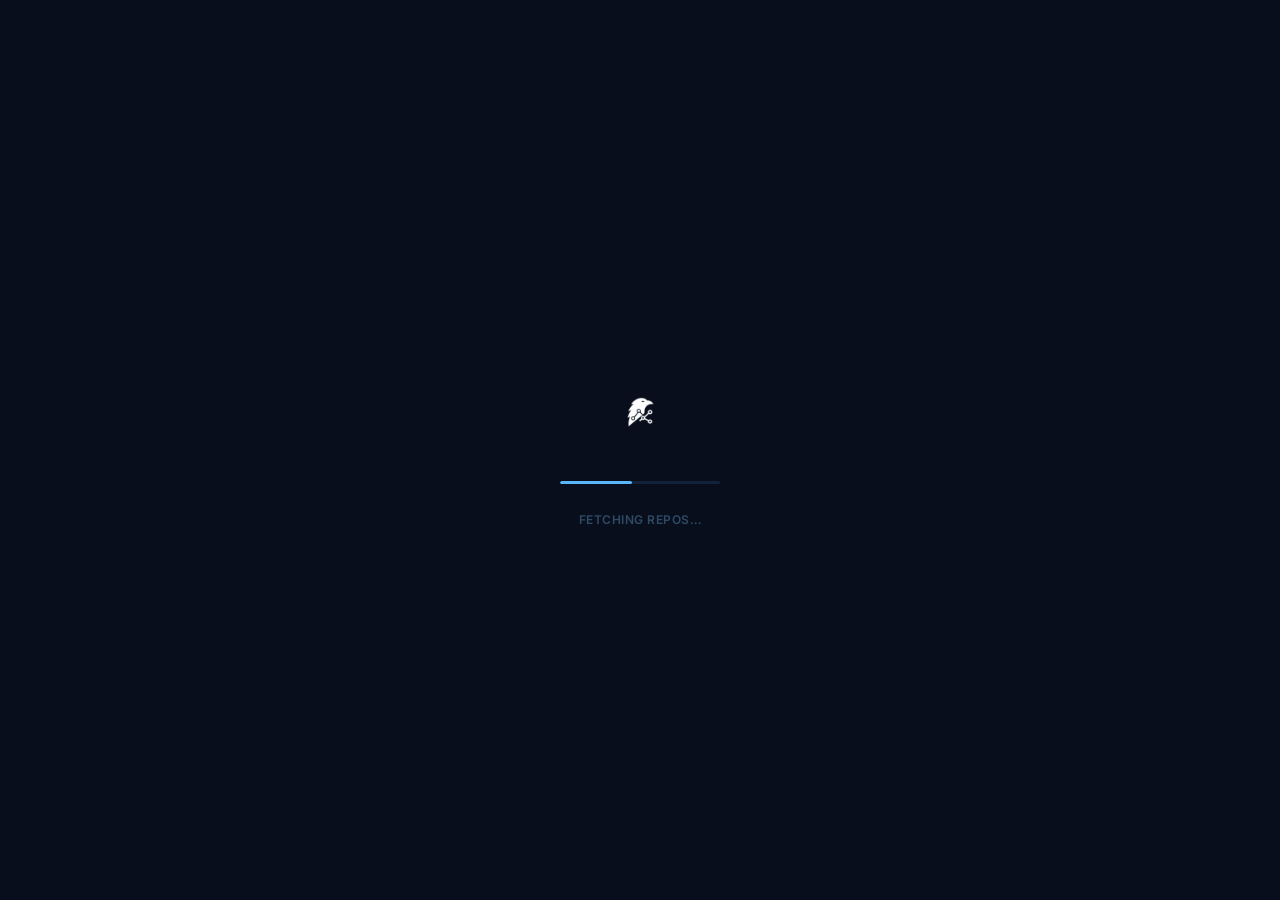
==== index.html @ 077da8c0 "Initial commit — Kafka GitOps admin dashboard Login page with animated transition, dark/light mode t" ====
<!doctype html>
<html lang="en">
  <head>
    <meta charset="UTF-8" />
    <meta name="viewport" content="width=device-width, initial-scale=1.0" />
    <title>GitOps Admin Panel</title>
    <link rel="preconnect" href="https://fonts.googleapis.com" />
    <link rel="preconnect" href="https://fonts.gstatic.com" crossorigin />
    <link href="https://fonts.googleapis.com/css2?family=Inter:wght@400;500;600;700;800&display=swap" rel="stylesheet" />
    <link rel="stylesheet" href="styles.css" />
  </head>
  <style>
    .page-loader {
      position: fixed;
      inset: 0;
      background: #080e1c;
      z-index: 999;
      display: flex;
      flex-direction: column;
      align-items: center;
      justify-content: center;
      gap: 28px;
      transition: opacity .45s ease;
    }
    .page-loader.hide {
      opacity: 0;
      pointer-events: none;
    }
    .loader-logo {
      width: 80px;
      height: 80px;
      object-fit: contain;
      filter: brightness(0) invert(1);
      animation: loaderPulse 1.6s ease-in-out infinite;
    }
    @keyframes loaderPulse {
      0%, 100% { opacity: .35; transform: scale(.92); filter: brightness(0) invert(1) drop-shadow(0 0 0px #5ab4f8); }
      50%       { opacity: 1;   transform: scale(1);    filter: brightness(0) invert(1) drop-shadow(0 0 18px #5ab4f8); }
    }
    .loader-bar-wrap {
      width: 160px;
      height: 3px;
      border-radius: 99px;
      background: rgba(90,180,248,.12);
      overflow: hidden;
    }
    .loader-bar {
      height: 100%;
      border-radius: 99px;
      background: #5ab4f8;
      width: 0%;
      transition: width .1s linear;
    }
    .loader-label {
      font-family: Inter, system-ui, sans-serif;
      font-size: 12px;
      font-weight: 600;
      letter-spacing: .5px;
      color: #2e4a65;
      text-transform: uppercase;
    }
  </style>
  <body>
    <div class="page-loader" id="pageLoader">
      <img src="pictures/icon.png" alt="" class="loader-logo" />
      <div class="loader-bar-wrap">
        <div class="loader-bar" id="loaderBar"></div>
      </div>
      <span class="loader-label" id="loaderLabel">Connecting…</span>
    </div>
    <a class="skip-link" href="#mainContent">Skip to content</a>
    <div class="shell" id="appShell">
      <aside class="sidebar" id="sidebar" aria-label="Main navigation">
        <div class="brand">
          <div class="brand-mark">
            <img src="pictures/icon.png" alt="Kafka GitOps" class="brand-logo" />
          </div>
          <div>
            <strong>Kafka GitOps</strong>
          </div>
        </div>

        <nav class="nav-list" aria-label="Panel sections">
          <button class="nav-item active" type="button" data-view="overview" aria-current="page"><span data-icon="home"></span>Overview</button>
          <button class="nav-item" type="button" data-view="repos"><span data-icon="repo"></span>Repositories</button>
          <button class="nav-item" type="button" data-view="workflow"><span data-icon="gitpull"></span>PR Workflow</button>
          <button class="nav-item" type="button" data-view="kafka"><span data-icon="stream"></span>Kafka</button>
          <button class="nav-item" type="button" data-view="prometheus"><span data-icon="pulse"></span>Prometheus</button>
          <button class="nav-item" type="button" data-view="tdd"><span data-icon="test"></span>TDD</button>
          <button class="nav-item" type="button" data-view="deployments"><span data-icon="layers"></span>Deployments</button>
        </nav>

        <div class="side-card">
          <span class="state-dot"></span>
          <strong>System nominal</strong>
          <p>4 repos in sync, one PR gate pending review.</p>
        </div>

        <div class="sidebar-user">
          <div class="sidebar-avatar">
            <svg viewBox="0 0 24 24" fill="none" stroke="currentColor" stroke-width="1.8" stroke-linecap="round" stroke-linejoin="round">
              <circle cx="12" cy="8" r="4"/>
              <path d="M4 20c0-4 3.6-7 8-7s8 3 8 7"/>
            </svg>
          </div>
          <div class="sidebar-user-info">
            <span class="sidebar-user-name">Admin</span>
            <span class="sidebar-user-role">Platform owner</span>
          </div>
        </div>
      </aside>

      <main class="workspace" id="mainContent">
        <button class="sidebar-edge-toggle" id="sidebarEdgeToggle" type="button" aria-label="Show sidebar" aria-controls="sidebar" aria-expanded="false">
          <span data-icon="chevron"></span>
        </button>
        <div class="workspace-inner">
        <header class="topbar">
          <div>
            <h1 id="pageTitle">Overview</h1>
          </div>
          <div class="topbar-actions">
            <label class="search">
              <span data-icon="search"></span>
              <input type="search" placeholder="Search repo, PR, service, metric" aria-label="Search repo, PR, service or metric" />
            </label>
            <button class="soft-button" type="button" aria-label="Show notifications"><span data-icon="bell"></span></button>
            <button class="soft-button" id="themeToggle" type="button" aria-label="Toggle dark mode"></button>
            <button class="primary-button" type="button"><span data-icon="deploy"></span>Promote</button>
          </div>
        </header>

        <section class="view active" data-view-panel="overview" aria-labelledby="pageTitle">
          <div id="overviewHero"></div>
          <div class="metric-grid" id="overviewMetrics"></div>
          <div id="needsAttention"></div>
          <div class="overview-grid">
            <section class="panel">
              <div class="panel-head">
                <div>
                  <h2>Release Flow</h2>
                  <p>What needs to happen before deploy</p>
                </div>
              </div>
              <div class="timeline">
                <article class="done"><span></span><div><strong>GitHub Actions</strong><p>31/31 checks passed</p></div></article>
                <article class="done"><span></span><div><strong>TDD Gate</strong><p>Unit, integration, contract tests green</p></div></article>
                <article class="watch"><span></span><div><strong>Kafka Lag</strong><p>Watch orders.events before promote</p></div></article>
                <article><span></span><div><strong>Manual Approval</strong><p>Platform owner review</p></div></article>
              </div>
            </section>
            <section class="panel">
              <div class="panel-head">
                <div><h2>Live Feed</h2><p>GitHub, Kafka, Prometheus</p></div>
              </div>
              <div class="feed-list" id="liveFeed"></div>
            </section>
          </div>
        </section>

        <section class="view" data-view-panel="repos">
          <div class="page-intro">
            <h2>4 connected GitHub repos</h2>
            <p>Overview of repositories, their role in the release flow and latest GitOps state. Click a repo for details.</p>
          </div>
          <div id="repoSummary"></div>
          <div class="repo-grid" id="repoGrid"></div>
          <div id="repoDetail" hidden></div>
        </section>

        <section class="view" data-view-panel="workflow">
          <div class="page-intro">
            <h2>PR Workflow</h2>
            <p>Filter by repository — show panels for one or more repos at a time.</p>
          </div>
          <div id="workflowFilters"></div>
          <div class="workflow-panels" id="workflowPanels"></div>
        </section>

        <section class="view" data-view-panel="kafka">
          <div class="page-intro">
            <h2>Kafka Monitoring</h2>
            <p>Topics, consumer groups, lag and a quick look at streams that may block a release.</p>
          </div>
          <div class="split-grid">
            <section class="panel">
              <div class="panel-head"><div><h2>Consumer Lag</h2><p>Top groups by delay</p></div></div>
              <div class="bar-list" id="kafkaBars"></div>
            </section>
            <section class="panel">
              <div class="panel-head"><div><h2>Topic Health</h2><p>Partition balance and throughput</p></div></div>
              <div class="health-list">
                <article><span class="ok"></span><strong>payments.events</strong><small>balanced, 1.2k msg/s</small></article>
                <article><span class="warn"></span><strong>orders.events</strong><small>hot partition p8</small></article>
                <article><span class="ok"></span><strong>inventory.sync</strong><small>healthy, 340 msg/s</small></article>
              </div>
            </section>
          </div>
        </section>

        <section class="view" data-view-panel="prometheus">
          <div class="page-intro">
            <h2>Prometheus Metrics</h2>
            <p>SLO, burn rate, error ratio and latency — api-gateway.</p>
          </div>

          <div class="prom-stats" id="promStats"></div>

          <section class="panel">
            <div class="panel-head">
              <div><h2>Service SLO</h2><p id="sloRangeLabel">24h window</p></div>
              <div class="range-tabs" aria-label="Chart time range" id="sloRangeTabs">
                <button class="active" type="button" data-range="24h">24h</button>
                <button type="button" data-range="7d">7d</button>
                <button type="button" data-range="30d">30d</button>
              </div>
            </div>
            <div class="prom-chart-wrap">
              <div class="prom-y-labels" id="sloYLabels">
                <span>100%</span><span>99.9%</span><span>99.5%</span><span>99%</span>
              </div>
              <div class="line-chart" style="flex:1;min-width:0">
                <svg id="sloChart" viewBox="0 0 720 200" role="img" aria-label="SLO trend">
                  <defs>
                    <linearGradient id="sloFillGrad" x1="0" y1="0" x2="0" y2="1">
                      <stop offset="0%" stop-color="#24a85a" stop-opacity=".22"/>
                      <stop offset="100%" stop-color="#24a85a" stop-opacity="0"/>
                    </linearGradient>
                  </defs>
                  <path class="grid-line" id="sloGrid" d=""/>
                  <path class="prom-threshold" id="sloThreshold" d=""/>
                  <path class="chart-fill" id="sloFill" fill="url(#sloFillGrad)" d=""/>
                  <path class="chart-line prom-line-green" id="sloLine" d=""/>
                </svg>
              </div>
            </div>
          </section>

          <section class="panel" style="margin-top:16px">
            <div class="panel-head">
              <div><h2>P99 Latency</h2><p>api-gateway · milliseconds</p></div>
            </div>
            <div class="prom-chart-wrap">
              <div class="prom-y-labels" id="latYLabels">
                <span>200ms</span><span>150ms</span><span>100ms</span>
              </div>
              <div class="line-chart" style="flex:1;min-width:0">
                <svg id="latChart" viewBox="0 0 720 160" role="img" aria-label="Latency trend">
                  <defs>
                    <linearGradient id="latFillGrad" x1="0" y1="0" x2="0" y2="1">
                      <stop offset="0%" stop-color="#d98200" stop-opacity=".2"/>
                      <stop offset="100%" stop-color="#d98200" stop-opacity="0"/>
                    </linearGradient>
                  </defs>
                  <path class="grid-line" id="latGrid" d=""/>
                  <path class="chart-fill" id="latFill" fill="url(#latFillGrad)" d=""/>
                  <path class="chart-line prom-line-amber" id="latLine" d=""/>
                </svg>
              </div>
            </div>
          </section>
        </section>

        <section class="view" data-view-panel="tdd">
          <div class="page-intro">
            <h2>TDD Overview</h2>
            <p>Test pyramid, failing suites, flaky tests and release confidence.</p>
          </div>
          <div class="test-grid">
            <article class="panel test-card"><small>Unit</small><strong>1,248</strong><p>0 failed</p></article>
            <article class="panel test-card"><small>Integration</small><strong>216</strong><p>0 failed</p></article>
            <article class="panel test-card"><small>Contract</small><strong>74</strong><p>0 failed</p></article>
            <article class="panel test-card warning"><small>Flaky</small><strong>3</strong><p>needs attention</p></article>
          </div>
        </section>

        <section class="view" data-view-panel="deployments">
          <div class="page-intro">
            <h2>Deployments</h2>
            <p>Environment pipeline for api-gateway — dev through prod. Click a row to expand jobs.</p>
          </div>
          <div id="deploymentsView"></div>
        </section>
      </main>
    </div>

        </div><!-- /workspace-inner -->
    <script src="script.js"></script>
    <script>
      (function () {
        const loader = document.getElementById("pageLoader");
        const bar    = document.getElementById("loaderBar");
        const label  = document.getElementById("loaderLabel");

        const steps = [
          { pct: 20,  text: "Connecting…",          delay: 0    },
          { pct: 45,  text: "Fetching repos…",       delay: 700  },
          { pct: 68,  text: "Loading Kafka state…",  delay: 1400 },
          { pct: 88,  text: "Syncing metrics…",      delay: 2100 },
          { pct: 100, text: "Ready",                 delay: 2800 },
        ];

        steps.forEach(({ pct, text, delay }) => {
          setTimeout(() => {
            bar.style.width   = pct + "%";
            label.textContent = text;
          }, delay);
        });

        setTimeout(() => {
          loader.classList.add("hide");
          setTimeout(() => loader.remove(), 500);
        }, 3400);
      })();
    </script>
  </body>
</html>
---- styles.css ----
:root {
  --page-bg: #dfe8f1;
  --app-bg: #f3f6fa;
  --surface: #ffffff;
  --surface-subtle: #f7faff;
  --text: #172033;
  --muted: #657188;
  --muted-soft: #8a95a8;
  --line: #dce3ec;
  --line-soft: #e9eef5;
  --blue: #2f9fe8;
  --blue-strong: #1769e0;
  --mint: #24a85a;
  --amber: #d98200;
  --red: #c7352c;
  --violet: #7b61f2;
  --rail-width: 72px;
  --sidebar-width: 360px;
  --closed-offset: var(--rail-width);
  --open-offset: 304px;
  --page-pad: 16px;
  --radius-xl: 30px;
  --radius: 8px;
  --radius-sm: 6px;
  --shadow-panel: 0 20px 54px rgba(23, 32, 51, .12);
  --shadow-card: 0 10px 28px rgba(23, 32, 51, .08);
  --focus: 0 0 0 3px rgba(23, 105, 224, .22);
  color-scheme: light;
}

* {
  box-sizing: border-box;
}

html {
  min-width: 320px;
}

body {
  margin: 0;
  overflow-x: hidden;
  background: var(--page-bg);
  color: var(--text);
  font-family: Inter, system-ui, -apple-system, BlinkMacSystemFont, "Segoe UI", sans-serif;
  letter-spacing: 0;
}

button,
input {
  font: inherit;
}

button {
  border: 0;
}

button:focus-visible,
input:focus-visible,
.skip-link:focus-visible {
  outline: 0;
  box-shadow: var(--focus);
}

svg {
  display: block;
  width: 18px;
  height: 18px;
  stroke: currentColor;
}

.skip-link {
  position: fixed;
  top: 12px;
  left: 12px;
  z-index: 30;
  padding: 10px 14px;
  border-radius: var(--radius-sm);
  background: var(--text);
  color: #fff;
  font-size: 14px;
  font-weight: 700;
  text-decoration: none;
  transform: translateY(-140%);
}

.skip-link:focus {
  transform: translateY(0);
}

.shell {
  position: relative;
  height: 100dvh;
  overflow: hidden;
  padding: var(--page-pad);
}

.sidebar {
  position: fixed;
  inset: var(--page-pad) auto var(--page-pad) var(--page-pad);
  z-index: 1;
  display: flex;
  flex-direction: column;
  width: var(--sidebar-width);
  height: auto;
  overflow: hidden;
  border: 1px solid rgba(220, 227, 236, .9);
  border-radius: var(--radius-xl);
  background: rgba(255, 255, 255, .96);
  box-shadow: var(--shadow-panel);
}

.sidebar::before {
  position: absolute;
  inset: 0 auto 0 0;
  z-index: 0;
  width: var(--rail-width);
  content: "";
  background: #0d1521;
}

.sidebar > * {
  position: relative;
  z-index: 1;
}

.brand,
.nav-item,
.topbar,
.topbar-actions,
.search,
.hero-panel,
.repo-top,
.repo-meta,
.panel-head,
.feed-list article,
.timeline article,
.health-list article,
.bar-row,
.range-tabs {
  display: flex;
  align-items: center;
}

.brand {
  display: grid;
  grid-template-columns: var(--rail-width) minmax(0, 1fr);
  min-height: 76px;
  padding: 18px 18px 12px 0;
}

.brand-mark {
  display: grid;
  place-items: center;
  justify-self: center;
  width: 48px;
  height: 48px;
}

.brand > div:last-child {
  min-width: 0;
  padding-left: 18px;
  transition: opacity .18s ease, transform .24s ease;
}

.brand strong,
.brand span {
  display: block;
}

.brand strong {
  font-size: 16px;
  font-weight: 650;
}

.brand span {
  margin-top: 2px;
  color: var(--muted);
  font-size: 12px;
  font-weight: 600;
}

.nav-list {
  display: grid;
  gap: 6px;
  padding-right: 18px;
}

.nav-item {
  display: grid;
  grid-template-columns: var(--rail-width) minmax(0, 1fr);
  column-gap: 18px;
  min-height: 52px;
  padding: 0;
  overflow: hidden;
  background: transparent;
  color: #52627a;
  cursor: pointer;
  font-size: 14px;
  font-weight: 600;
  text-align: left;
  white-space: nowrap;
}

.nav-item span {
  display: grid;
  place-items: center;
  justify-self: center;
  width: 42px;
  height: 42px;
  border-radius: 14px;
  color: rgba(255, 255, 255, .92);
}

.nav-item span + * {
  align-self: center;
}

.nav-item:hover,
.nav-item.active {
  color: var(--text);
}

.nav-item:hover span,
.nav-item.active span {
  background: rgba(90, 180, 248, .18);
  color: #5ab4f8;
}

.nav-item.active {
  background: linear-gradient(to right, transparent var(--rail-width), #e8f3ff var(--rail-width));
}

.side-card {
  width: 178px;
  margin: auto 26px 18px calc(var(--rail-width) + 18px);
  padding: 14px;
  border: 1px solid var(--line);
  border-radius: 18px;
  background: rgba(255, 255, 255, .84);
  transition: opacity .18s ease, transform .24s ease;
}

.state-dot {
  display: block;
  width: 9px;
  height: 9px;
  margin-bottom: 12px;
  border-radius: 50%;
  background: var(--mint);
  box-shadow: 0 0 0 5px rgba(36, 168, 90, .14);
}

.side-card strong,
.side-card p {
  display: block;
  margin: 0;
}

.side-card strong {
  font-size: 14px;
  font-weight: 650;
}

.side-card p {
  margin-top: 6px;
  color: var(--muted);
  font-size: 12px;
  line-height: 1.45;
}

.sidebar-user {
  display: grid;
  grid-template-columns: var(--rail-width) minmax(0, 1fr);
  align-items: center;
  gap: 10px;
  padding: 12px 0 18px 0;
  margin-top: auto;
}

.sidebar-avatar {
  justify-self: center;
  flex-shrink: 0;
  width: 34px;
  height: 34px;
  border-radius: 50%;
  background: var(--blue-strong);
  color: #fff;
  display: grid;
  place-items: center;
}
.sidebar-avatar svg {
  width: 18px;
  height: 18px;
}

.sidebar-user-info {
  display: flex;
  flex-direction: column;
  gap: 2px;
  min-width: 0;
  transition: opacity .18s ease;
}

.sidebar-user-name {
  font-size: 13px;
  font-weight: 600;
  color: var(--text);
  white-space: nowrap;
  overflow: hidden;
  text-overflow: ellipsis;
}

.sidebar-user-role {
  font-size: 11px;
  color: var(--muted);
  white-space: nowrap;
}

.shell:not(.sidebar-open) .sidebar-user-info {
  opacity: 0;
  pointer-events: none;
}

.shell:not(.sidebar-open) .sidebar-user {
  grid-template-columns: var(--rail-width) 0;
}

.sidebar-edge-toggle {
  position: absolute;
  top: 50%;
  bottom: auto;
  left: -17px;
  right: auto;
  z-index: 8;
  display: grid;
  place-items: center;
  width: 34px;
  height: 34px;
  border: 1px solid var(--line);
  border-radius: 999px;
  background: rgba(247, 250, 255, .94);
  color: #5d6d83;
  cursor: pointer;
  box-shadow: 0 8px 18px rgba(23, 32, 51, .10);
  transform: translateY(-50%);
  transition: background-color .18s ease, color .18s ease, transform .24s ease;
}

.sidebar-edge-toggle:hover {
  background: #fff;
  color: var(--blue-strong);
}

.sidebar-edge-toggle svg {
  width: 17px;
  height: 17px;
}

.workspace {
  position: relative;
  z-index: 3;
  height: calc(100dvh - (var(--page-pad) * 2));
  width: calc(100vw - var(--closed-offset) - (var(--page-pad) * 2));
  padding: 0;
  overflow: visible;
  border: 1px solid rgba(220, 227, 236, .92);
  border-radius: var(--radius-xl);
  background: var(--app-bg);
  box-shadow: var(--shadow-panel);
  transform: translateX(var(--closed-offset));
  transition: transform .28s ease, width .28s ease, box-shadow .28s ease;
}

.shell.sidebar-open .workspace {
  width: calc(100vw - var(--open-offset) - (var(--page-pad) * 2));
  transform: translateX(var(--open-offset));
}

.shell:not(.sidebar-open) .workspace {
  border-top-left-radius: 0;
  border-bottom-left-radius: 0;
}

.shell:not(.sidebar-open) .brand > div:last-child,
.shell:not(.sidebar-open) .side-card {
  opacity: 0;
  pointer-events: none;
  transform: translateX(-10px);
}

.shell:not(.sidebar-open) .nav-item {
  grid-template-columns: var(--rail-width) 0;
  column-gap: 0;
  background: transparent;
  color: transparent;
  font-size: 0;
}

.shell:not(.sidebar-open) .nav-item span {
  color: rgba(255, 255, 255, .92);
  font-size: 14px;
}

.shell:not(.sidebar-open) .nav-item.active span,
.shell:not(.sidebar-open) .nav-item:hover span {
  background: rgba(255, 255, 255, .22);
  color: #fff;
}

.shell:not(.sidebar-open) .sidebar-edge-toggle {
  top: 50%;
  right: auto;
  bottom: auto;
  left: -17px;
  border-color: var(--line);
  background: rgba(247, 250, 255, .94);
  color: #5d6d83;
  box-shadow: 0 8px 18px rgba(23, 32, 51, .10);
  transform: translateY(-50%) rotate(180deg);
}

.shell:not(.sidebar-open) .sidebar-edge-toggle:hover {
  background: #fff;
  color: var(--blue-strong);
}

.topbar {
  justify-content: space-between;
  gap: 18px;
  margin: 0 0 18px;
}

.topbar p,
.page-intro p,
.hero-panel p,
.panel-head p,
.metric-card p,
.repo-card p {
  margin: 0;
  color: var(--muted);
  font-weight: 500;
}

.topbar p {
  font-size: 13px;
}

.topbar h1 {
  margin: 0;
  font-size: clamp(28px, 3vw, 40px);
  font-weight: 650;
  letter-spacing: 0;
}

.topbar-actions {
  gap: 8px;
}

.search {
  gap: 10px;
  width: min(390px, 34vw);
  height: 44px;
  padding: 0 13px;
  border: 1px solid var(--line);
  border-radius: var(--radius);
  background: var(--surface);
}

.search:focus-within {
  border-color: rgba(23, 105, 224, .54);
  box-shadow: var(--focus);
}

.search input {
  width: 100%;
  min-width: 0;
  border: 0;
  outline: 0;
  background: transparent;
  color: var(--text);
}

.soft-button,
.primary-button {
  display: inline-flex;
  align-items: center;
  justify-content: center;
  min-height: 44px;
  border-radius: var(--radius);
  cursor: pointer;
  transition: background-color .18s ease, color .18s ease, transform .18s ease;
}

.soft-button {
  width: 44px;
  border: 1px solid var(--line);
  background: var(--surface);
  color: var(--muted);
}

.soft-button:hover {
  background: var(--surface-subtle);
  color: var(--text);
}

.primary-button {
  gap: 8px;
  padding: 0 16px;
  background: var(--blue-strong);
  color: white;
  font-weight: 650;
}

.primary-button:hover {
  background: #125dc8;
}

.soft-button:active,
.primary-button:active,
.nav-item:active {
  transform: translateY(1px);
}

.sidebar-edge-toggle:active {
  transform: translateY(calc(-50% + 1px));
}

.shell:not(.sidebar-open) .sidebar-edge-toggle:active {
  transform: translateY(calc(-50% + 1px)) rotate(180deg);
}

.workspace-inner {
  height: 100%;
  padding: 20px 28px 36px;
  overflow-y: auto;
  border-radius: inherit;
}

.view {
  display: none;
}

.view.active {
  display: block;
}

.hero-panel,
.panel,
.metric-card,
.repo-card {
  border: 1px solid var(--line);
  border-radius: var(--radius);
  background: var(--surface);
  box-shadow: var(--shadow-card);
}

.hero-panel {
  justify-content: space-between;
  gap: 24px;
  min-height: 198px;
  padding: clamp(22px, 3vw, 34px);
  border-left: 4px solid var(--blue-strong);
}

.eyebrow {
  display: inline-flex;
  margin-bottom: 10px;
  color: var(--blue-strong);
  font-size: 12px;
  font-weight: 650;
  text-transform: uppercase;
}

.hero-panel h2,
.page-intro h2,
.panel-head h2 {
  margin: 0;
  font-weight: 650;
  letter-spacing: 0;
}

.hero-panel h2 {
  max-width: 760px;
  font-size: clamp(27px, 3.6vw, 44px);
  line-height: 1.12;
}

.hero-panel p {
  max-width: 720px;
  margin-top: 14px;
  font-size: 16px;
  line-height: 1.6;
}

.release-card {
  min-width: 210px;
  padding: 18px;
  border-radius: var(--radius);
  background: #172033;
  color: white;
  box-shadow: 0 14px 30px rgba(23, 32, 51, .18);
}

.release-card span,
.release-card strong,
.release-card small {
  display: block;
}

.release-card span,
.release-card small {
  color: rgba(255, 255, 255, .72);
  font-weight: 600;
}

.release-card strong {
  margin: 12px 0 6px;
  font-size: 28px;
  font-weight: 700;
}

.metric-grid,
.overview-grid,
.repo-grid,
.split-grid,
.test-grid {
  display: grid;
  gap: 14px;
}

.metric-grid {
  grid-template-columns: repeat(4, minmax(0, 1fr));
  margin-top: 14px;
}

.metric-card {
  min-height: 170px;
  padding: 18px;
}

.metric-icon {
  display: grid;
  place-items: center;
  width: 40px;
  height: 40px;
  margin-bottom: 16px;
  border-radius: 15px;
}

.metric-icon.violet { background: rgba(123, 97, 242, .12); color: var(--violet); }
.metric-icon.mint { background: rgba(36, 168, 90, .12); color: var(--mint); }
.metric-icon.amber { background: rgba(217, 130, 0, .13); color: var(--amber); }
.metric-icon.blue { background: rgba(23, 105, 224, .12); color: var(--blue-strong); }

.metric-card small,
.test-card small {
  color: var(--muted);
  font-size: 13px;
  font-weight: 600;
}

.metric-card strong,
.test-card strong {
  display: block;
  margin-top: 8px;
  font-size: 30px;
  font-weight: 700;
  font-variant-numeric: tabular-nums;
}

.metric-card p,
.test-card p {
  margin-top: 6px;
  font-size: 13px;
}

.overview-grid {
  grid-template-columns: minmax(0, 1.1fr) minmax(320px, .9fr);
  margin-top: 14px;
}

.panel {
  overflow: hidden;
}

.panel-head {
  justify-content: space-between;
  gap: 12px;
  padding: 18px 20px;
  border-bottom: 1px solid var(--line-soft);
  background: var(--surface-subtle);
}

.panel-head h2 {
  font-size: 19px;
}

.panel-head p {
  margin-top: 5px;
  font-size: 13px;
}

.timeline,
.feed-list,
.health-list,
.bar-list {
  display: grid;
  gap: 14px;
  padding: 18px 20px 20px;
}

.timeline article {
  gap: 14px;
}

.timeline article > span {
  flex: 0 0 12px;
  width: 12px;
  height: 12px;
  border-radius: 50%;
  background: #c6ceda;
}

.timeline article.done > span {
  background: var(--mint);
}

.timeline article.watch > span {
  background: var(--amber);
}

.timeline strong,
.feed-list strong,
.health-list strong,
.bar-row strong {
  font-size: 14px;
  font-weight: 650;
}

.timeline p {
  margin: 3px 0 0;
  color: var(--muted);
  font-size: 13px;
}

.feed-list article {
  gap: 12px;
}

.feed-list b {
  display: grid;
  place-items: center;
  flex: 0 0 36px;
  height: 36px;
  border-radius: 15px;
  background: #eaf2ff;
  color: var(--blue-strong);
  font-size: 12px;
}

.feed-list span {
  display: block;
  margin-top: 4px;
  color: var(--muted-soft);
  font-size: 12px;
}

.page-intro {
  margin-bottom: 14px;
  padding: 2px 0;
}

.page-intro h2 {
  font-size: clamp(28px, 3.6vw, 40px);
}

.page-intro p {
  max-width: 760px;
  margin-top: 8px;
  font-size: 15px;
  line-height: 1.55;
}

.repo-grid {
  grid-template-columns: repeat(4, minmax(0, 1fr));
}

.repo-card {
  min-height: 218px;
  padding: 18px;
}

.repo-top,
.repo-meta {
  justify-content: space-between;
  gap: 10px;
}

.repo-mark {
  display: grid;
  place-items: center;
  width: 42px;
  height: 42px;
  border-radius: 15px;
  color: white;
  font-size: 13px;
  font-weight: 700;
}

.repo-mark.violet { background: var(--violet); }
.repo-mark.mint { background: var(--mint); }
.repo-mark.amber { background: var(--amber); }
.repo-mark.blue { background: var(--blue-strong); }

.health,
.pill {
  display: inline-flex;
  align-items: center;
  width: fit-content;
  min-height: 30px;
  padding: 0 10px;
  border-radius: 999px;
  font-size: 12px;
  font-weight: 600;
  white-space: nowrap;
}

.health.ok,
.pill.ready {
  background: rgba(36, 168, 90, .12);
  color: #188a42;
}

.health.watch,
.pill.review {
  background: rgba(217, 130, 0, .13);
  color: #a85f00;
}

.pill.blocked {
  background: rgba(199, 53, 44, .11);
  color: var(--red);
}

.pill.neutral {
  background: rgba(100, 112, 132, .12);
  color: var(--muted);
}

.pill.running {
  background: rgba(47, 159, 232, .13);
  color: var(--blue);
}

.repo-card h3 {
  margin: 22px 0 8px;
  overflow-wrap: anywhere;
  font-size: 20px;
  font-weight: 650;
}

.repo-card p {
  min-height: 42px;
  line-height: 1.45;
}

.repo-meta {
  margin-top: 26px;
  color: var(--muted);
  font-size: 12px;
  font-weight: 600;
}

.table-wrap {
  overflow-x: auto;
}

table {
  width: 100%;
  min-width: 780px;
  border-collapse: collapse;
}

th,
td {
  height: 66px;
  padding: 0 20px;
  border-bottom: 1px solid var(--line-soft);
  text-align: left;
}

th {
  color: var(--muted);
  font-size: 12px;
  font-weight: 650;
  text-transform: uppercase;
}

td {
  color: var(--text);
  font-size: 14px;
  font-weight: 500;
}

td strong,
td span {
  display: block;
}

td strong {
  font-weight: 700;
}

td span:not(.pill) {
  margin-top: 3px;
  color: var(--muted);
  font-size: 13px;
}

tbody tr:hover {
  background: #fbfcfe;
}

tbody tr:last-child td {
  border-bottom: 0;
}

.split-grid {
  grid-template-columns: minmax(0, 1.1fr) minmax(320px, .9fr);
}

.bar-row {
  justify-content: space-between;
  gap: 18px;
}

.bar-row > div {
  flex: 1;
}

.bar-track {
  height: 9px;
  margin-top: 10px;
  overflow: hidden;
  border-radius: 999px;
  background: rgba(100, 112, 132, .14);
}

.bar-track span {
  display: block;
  height: 100%;
  border-radius: inherit;
  background: linear-gradient(90deg, var(--blue-strong), var(--mint));
}

.bar-row b {
  color: var(--muted);
  font-size: 13px;
  font-variant-numeric: tabular-nums;
}

.health-list article {
  gap: 12px;
}

.health-list article > span {
  flex: 0 0 11px;
  width: 11px;
  height: 11px;
  border-radius: 50%;
}

.health-list .ok {
  background: var(--mint);
}

.health-list .warn {
  background: var(--amber);
}

.health-list small {
  margin-left: auto;
  color: var(--muted);
  font-size: 12px;
  font-weight: 600;
}

.range-tabs {
  gap: 4px;
  padding: 3px;
  border-radius: var(--radius);
  background: #eef2f7;
}

.range-tabs button {
  min-height: 32px;
  padding: 0 12px;
  border-radius: var(--radius-sm);
  background: transparent;
  color: var(--muted);
  cursor: pointer;
  font-size: 12px;
  font-weight: 600;
}

.range-tabs button.active {
  background: white;
  color: var(--text);
  box-shadow: 0 4px 10px rgba(23, 32, 51, .08);
}

.line-chart {
  padding: 20px;
}

.line-chart svg {
  width: 100%;
  min-height: 240px;
}

.grid-line {
  fill: none;
  stroke: rgba(100, 112, 132, .2);
  stroke-width: 1;
}

.chart-fill {
  fill: url(#lineFill);
}

.chart-line {
  fill: none;
  stroke: var(--mint);
  stroke-width: 5;
  stroke-linecap: round;
}

/* ---- Prometheus ---- */
.prom-stats {
  display: grid;
  grid-template-columns: repeat(4, 1fr);
  gap: 12px;
  margin-bottom: 16px;
}

.prom-stat {
  background: var(--surface);
  border: 1px solid var(--line);
  border-radius: var(--radius);
  padding: 18px 20px;
  display: flex;
  flex-direction: column;
  gap: 5px;
  box-shadow: var(--shadow-card);
}

.prom-stat-label {
  font-size: 11px;
  font-weight: 700;
  text-transform: uppercase;
  letter-spacing: .5px;
  color: var(--muted);
}

.prom-stat-val {
  font-size: 30px;
  font-weight: 800;
  letter-spacing: -.5px;
  line-height: 1;
}

.prom-stat-sub {
  font-size: 11px;
  color: var(--muted-soft);
}

.prom-green { color: var(--mint); }
.prom-amber { color: var(--amber); }
.prom-red   { color: var(--red); }

.prom-chart-wrap {
  display: flex;
  align-items: stretch;
  gap: 4px;
}

.prom-y-labels {
  display: flex;
  flex-direction: column;
  justify-content: space-between;
  padding: 20px 6px 20px 0;
  min-width: 42px;
  text-align: right;
  font-size: 10px;
  color: var(--muted-soft);
}

.prom-threshold {
  fill: none;
  stroke: var(--red);
  stroke-width: 1;
  stroke-dasharray: 5 4;
  opacity: .45;
}

.prom-line-green {
  fill: none;
  stroke: var(--mint);
  stroke-width: 2;
  stroke-linecap: round;
  stroke-linejoin: round;
}

.prom-line-amber {
  fill: none;
  stroke: var(--amber);
  stroke-width: 2;
  stroke-linecap: round;
  stroke-linejoin: round;
}

.test-grid {
  grid-template-columns: repeat(4, minmax(0, 1fr));
}

.test-card {
  padding: 22px;
}

.test-card.warning strong {
  color: var(--amber);
}

/* ---- Overview: needs attention ---- */

#overviewHero { margin-bottom: 14px; }
#needsAttention { margin-top: 14px; }

.hero-panel--quiet {
  min-height: 100px;
  background: var(--surface);
  border-left-color: var(--muted-soft);
}

.hero-action--passed  { border-left-color: var(--mint); }
.hero-action--failed  { border-left-color: var(--red); }
.hero-action--running { border-left-color: var(--blue); }
.hero-action--warning { border-left-color: var(--amber); }

.eyebrow--mint  { color: var(--mint); }
.eyebrow--red   { color: var(--red); }
.eyebrow--blue  { color: var(--blue-strong); }
.eyebrow--amber { color: var(--amber); }

/* ---- Login page ---- */

.login-body {
  min-height: 100dvh;
  display: flex;
  align-items: center;
  justify-content: center;
  background: var(--page-bg);
}

.login-wrap {
  width: 100%;
  max-width: 420px;
  padding: 20px;
}

.login-card {
  padding: 44px 40px 32px;
  border: 1px solid var(--line);
  border-radius: 24px;
  background: var(--surface);
  box-shadow: var(--shadow-panel);
  text-align: center;
}

.login-logo {
  display: flex;
  justify-content: center;
  margin-bottom: 22px;
}

.login-logo img {
  width: 72px;
  height: 72px;
  object-fit: contain;
  border-radius: 20px;
  background: #fff;
  padding: 6px;
  box-shadow: var(--shadow-card);
}

.login-title {
  margin: 0 0 8px;
  font-size: 22px;
  font-weight: 700;
  color: var(--text);
  letter-spacing: 0;
}

.login-sub {
  margin: 0 0 30px;
  color: var(--muted);
  font-size: 14px;
  font-weight: 500;
}

.login-form {
  display: flex;
  flex-direction: column;
  gap: 14px;
  text-align: left;
}

.login-field {
  display: flex;
  flex-direction: column;
  gap: 7px;
}

.login-field label {
  font-size: 12px;
  font-weight: 700;
  color: var(--muted);
  letter-spacing: .3px;
  text-transform: uppercase;
}

.login-pass-wrap {
  position: relative;
}

.login-field input {
  width: 100%;
  height: 46px;
  padding: 0 42px 0 14px;
  border: 1px solid var(--line);
  border-radius: var(--radius);
  background: var(--surface-subtle);
  color: var(--text);
  font-size: 14px;
  font-family: inherit;
  transition: border-color .15s ease, box-shadow .15s ease;
}

.login-field input::placeholder {
  color: var(--muted-soft);
}

.login-field input:focus {
  outline: 0;
  border-color: var(--blue-strong);
  box-shadow: var(--focus);
}

.login-eye {
  position: absolute;
  top: 50%;
  right: 12px;
  transform: translateY(-50%);
  display: grid;
  place-items: center;
  width: 28px;
  height: 28px;
  border-radius: 6px;
  background: transparent;
  color: var(--muted-soft);
  cursor: pointer;
  transition: color .15s ease;
}

.login-eye:hover {
  color: var(--text);
}

.login-eye svg {
  width: 16px;
  height: 16px;
  stroke: currentColor;
}

.login-error {
  display: flex;
  align-items: center;
  gap: 8px;
  padding: 10px 14px;
  border-radius: var(--radius-sm);
  background: rgba(199, 53, 44, .1);
  border: 1px solid rgba(199, 53, 44, .2);
  color: var(--red);
  font-size: 13px;
  font-weight: 600;
}

.login-error svg {
  flex-shrink: 0;
  width: 15px;
  height: 15px;
  stroke: var(--red);
}

.login-submit {
  width: 100%;
  height: 46px;
  margin-top: 4px;
  font-size: 15px;
  border-radius: var(--radius);
  justify-content: center;
}

.login-submit:disabled {
  opacity: .7;
  cursor: not-allowed;
}

.login-hint {
  margin: 22px 0 0;
  color: var(--muted-soft);
  font-size: 12px;
}

.login-hint code {
  padding: 1px 6px;
  border-radius: 4px;
  background: var(--surface-subtle);
  color: var(--muted);
  font-family: ui-monospace, "Cascadia Code", monospace;
  font-size: 12px;
}

@keyframes login-shake {
  0%, 100% { transform: translateX(0); }
  20%       { transform: translateX(-8px); }
  40%       { transform: translateX(8px); }
  60%       { transform: translateX(-5px); }
  80%       { transform: translateX(5px); }
}

.login-shake {
  animation: login-shake .45s ease;
}

/* ---- Brand logo ---- */

.brand-logo {
  width: 54px;
  height: 54px;
  object-fit: contain;
  filter: brightness(0) invert(1);
}

/* ---- Hero strip (minimalistic) ---- */

.hero-strip {
  display: flex;
  align-items: center;
  gap: 14px;
  height: 60px;
  padding: 0 18px;
  border: 1px solid var(--line);
  border-left: 4px solid var(--blue-strong);
  border-radius: var(--radius);
  background: var(--surface);
  box-shadow: var(--shadow-card);
  flex-wrap: wrap;
  overflow: hidden;
}

.hero-strip--passed  { border-left-color: var(--mint); }
.hero-strip--failed  { border-left-color: var(--red); }
.hero-strip--running { border-left-color: var(--blue); }
.hero-strip--warning { border-left-color: var(--amber); }

.hero-strip-dot {
  flex-shrink: 0;
  width: 9px;
  height: 9px;
  border-radius: 50%;
}

.hero-strip-dot--mint  { background: var(--mint);  box-shadow: 0 0 0 4px rgba(36, 168, 90, .15); }
.hero-strip-dot--red   { background: var(--red);   box-shadow: 0 0 0 4px rgba(199, 53, 44, .15); }
.hero-strip-dot--blue  { background: var(--blue);  box-shadow: 0 0 0 4px rgba(47, 159, 232, .15); }
.hero-strip-dot--amber { background: var(--amber); box-shadow: 0 0 0 4px rgba(217, 130, 0, .15); }

.hero-strip-body {
  display: flex;
  align-items: center;
  gap: 8px;
  flex: 1;
  min-width: 0;
  flex-wrap: wrap;
}

.hero-strip-tag {
  color: var(--muted);
  font-size: 11px;
  font-weight: 700;
  letter-spacing: .3px;
  text-transform: uppercase;
  flex-shrink: 0;
}

.hero-strip-name {
  font-size: 14px;
  font-weight: 650;
  white-space: nowrap;
}

.hero-strip-sep {
  width: 1px;
  height: 14px;
  background: var(--line);
  flex-shrink: 0;
}

.hero-strip-info {
  color: var(--muted);
  font-size: 13px;
  font-weight: 500;
  white-space: nowrap;
}

.hero-strip-aside {
  display: flex;
  align-items: center;
  gap: 10px;
  flex-shrink: 0;
  margin-left: auto;
}

.hero-strip-dim {
  color: var(--muted-soft);
  font-size: 12px;
  font-weight: 500;
  white-space: nowrap;
  margin-left: auto;
}

.hero-env-status {
  display: flex;
  align-items: center;
  gap: 6px;
  flex-wrap: wrap;
}

.hero-env-chip {
  display: inline-flex;
  align-items: center;
  gap: 5px;
  padding: 3px 7px 3px 4px;
  border: 1px solid var(--line-soft);
  border-radius: 8px;
  background: var(--surface-subtle);
}

.hero-env-icon {
  font-size: 11px;
  font-weight: 700;
  line-height: 1;
}

.hero-env-chip--passed .hero-env-icon  { color: var(--mint); }
.hero-env-chip--failed .hero-env-icon  { color: var(--red); }
.hero-env-chip--running .hero-env-icon { color: var(--blue); }
.hero-env-chip--warning .hero-env-icon { color: var(--amber); }

.metric-card--alert {
  border-color: rgba(199, 53, 44, .22);
}

.metric-icon.red {
  background: rgba(199, 53, 44, .11);
  color: var(--red);
}

.attention-panel {}

.attention-badge {
  display: grid;
  place-items: center;
  width: 28px;
  height: 28px;
  border-radius: 999px;
  background: rgba(199, 53, 44, .12);
  color: var(--red);
  font-size: 13px;
  font-weight: 700;
  flex-shrink: 0;
}

.attention-list {
  display: grid;
}

.attention-item {
  display: flex;
  align-items: center;
  gap: 14px;
  padding: 13px 20px;
  border-bottom: 1px solid var(--line-soft);
}

.attention-item:last-child { border-bottom: 0; }

.attention-type {
  display: inline-flex;
  align-items: center;
  flex-shrink: 0;
  min-width: 118px;
  height: 26px;
  padding: 0 10px;
  border-radius: 999px;
  font-size: 11px;
  font-weight: 700;
  letter-spacing: .3px;
  text-transform: uppercase;
}

.attention-type.red   { background: rgba(199, 53, 44, .11); color: var(--red); }
.attention-type.amber { background: rgba(217, 130, 0, .13);  color: #a85f00; }

.attention-body {
  display: flex;
  flex-direction: column;
  gap: 2px;
  min-width: 0;
}

.attention-body strong {
  overflow: hidden;
  font-size: 14px;
  font-weight: 650;
  text-overflow: ellipsis;
  white-space: nowrap;
}

.attention-body span {
  color: var(--muted);
  font-size: 13px;
}

/* ---- Repo summary strip ---- */

#repoSummary {
  margin-bottom: 14px;
}

.repo-summary {
  display: grid;
  grid-template-columns: repeat(5, minmax(0, 1fr));
}

.summary-stat {
  display: flex;
  flex-direction: column;
  gap: 5px;
  padding: 18px 22px;
  border-right: 1px solid var(--line-soft);
}

.summary-stat:last-child {
  border-right: 0;
}

.summary-label {
  color: var(--muted);
  font-size: 11px;
  font-weight: 700;
  letter-spacing: .4px;
  text-transform: uppercase;
}

.summary-value {
  font-size: 32px;
  font-weight: 700;
  font-variant-numeric: tabular-nums;
  line-height: 1;
}

.summary-value.mint  { color: var(--mint); }
.summary-value.amber { color: var(--amber); }
.summary-value.red   { color: var(--red); }

.summary-sub {
  color: var(--muted-soft);
  font-size: 12px;
  font-weight: 500;
}

/* ---- Repo card enhancements ---- */

.repo-card {
  cursor: pointer;
  transition: box-shadow .18s ease, border-color .18s ease;
}

.repo-card:hover {
  border-color: rgba(47, 159, 232, .4);
  box-shadow: 0 14px 36px rgba(23, 32, 51, .12);
}

.repo-card.selected {
  border-color: var(--blue-strong);
  box-shadow: 0 0 0 2px rgba(23, 105, 224, .14), 0 14px 36px rgba(23, 32, 51, .12);
}

.repo-stats {
  display: flex;
  gap: 8px;
  margin-top: 14px;
}

.repo-stat {
  flex: 1;
  padding: 8px 10px;
  border: 1px solid var(--line-soft);
  border-radius: var(--radius-sm);
  background: var(--surface-subtle);
  color: var(--muted);
  font-size: 12px;
  font-weight: 600;
}

.repo-stat b {
  display: block;
  margin-bottom: 2px;
  color: var(--text);
  font-size: 18px;
  font-weight: 700;
  font-variant-numeric: tabular-nums;
}

.repo-commit {
  margin-top: 10px;
  padding: 9px 11px;
  border: 1px solid var(--line-soft);
  border-radius: var(--radius-sm);
  background: var(--surface-subtle);
}

.commit-msg {
  display: block;
  overflow: hidden;
  color: var(--text);
  font-size: 12px;
  font-weight: 500;
  text-overflow: ellipsis;
  white-space: nowrap;
}

.commit-time {
  display: block;
  margin-top: 3px;
  color: var(--muted-soft);
  font-size: 11px;
  font-weight: 500;
}

/* ---- Repo detail panel ---- */

#repoDetail {
  margin-top: 14px;
}

.detail-stats {
  display: grid;
  grid-template-columns: repeat(4, minmax(0, 1fr));
  border-bottom: 1px solid var(--line-soft);
}

.detail-stat {
  display: flex;
  flex-direction: column;
  gap: 4px;
  padding: 16px 20px;
  border-right: 1px solid var(--line-soft);
}

.detail-stat:last-child {
  border-right: 0;
}

.detail-stat-label {
  color: var(--muted);
  font-size: 11px;
  font-weight: 700;
  letter-spacing: .4px;
  text-transform: uppercase;
}

.detail-stat-value {
  font-size: 26px;
  font-weight: 700;
  font-variant-numeric: tabular-nums;
  letter-spacing: 0;
  line-height: 1.1;
}

.detail-stat-value.mint  { color: var(--mint); }
.detail-stat-value.amber { color: var(--amber); }
.detail-stat-value.red   { color: var(--red); }

.detail-stat-sub {
  color: var(--muted-soft);
  font-size: 11px;
  font-weight: 500;
}

.stat-trend {
  display: inline-flex;
}

.stat-trend svg {
  width: 16px;
  height: 16px;
}

.stat-trend.up  { color: var(--mint); }
.stat-trend.down { color: var(--red); }

.detail-body {
  display: grid;
  grid-template-columns: 1fr 1fr;
}

.detail-col {
  padding: 20px;
}

.detail-col + .detail-col {
  border-left: 1px solid var(--line-soft);
}

.detail-label {
  margin-bottom: 12px;
  color: var(--muted);
  font-size: 11px;
  font-weight: 700;
  letter-spacing: .5px;
  text-transform: uppercase;
}

.detail-pr-list {
  display: grid;
  gap: 7px;
}

.detail-pr-row {
  display: flex;
  align-items: center;
  gap: 10px;
  padding: 10px 12px;
  border: 1px solid var(--line-soft);
  border-radius: var(--radius-sm);
  background: var(--surface-subtle);
}

.detail-pr-id {
  color: var(--blue-strong);
  font-size: 12px;
  font-weight: 700;
  white-space: nowrap;
}

.detail-pr-title {
  flex: 1;
  overflow: hidden;
  font-size: 13px;
  font-weight: 500;
  text-overflow: ellipsis;
  white-space: nowrap;
}

.detail-pr-impact {
  color: var(--muted-soft);
  font-size: 12px;
  font-weight: 500;
  white-space: nowrap;
}

.detail-checks {
  display: grid;
  gap: 10px;
}

.detail-check {
  display: flex;
  align-items: center;
  gap: 10px;
  font-size: 13px;
  font-weight: 500;
}

.detail-check span {
  flex: 0 0 10px;
  width: 10px;
  height: 10px;
  border-radius: 50%;
  background: #c6ceda;
}

.detail-check.done span { background: var(--mint); }
.detail-check.watch span { background: var(--amber); }

.detail-check b {
  margin-left: 4px;
  color: var(--muted);
  font-weight: 600;
}

.detail-topics {
  display: flex;
  flex-wrap: wrap;
  gap: 6px;
}

.detail-empty {
  margin: 0;
  color: var(--muted);
  font-size: 13px;
}

/* ---- Workflow filter bar ---- */

.filter-bar {
  display: flex;
  flex-wrap: wrap;
  gap: 8px;
  margin-bottom: 14px;
}

.filter-pill {
  display: inline-flex;
  align-items: center;
  gap: 7px;
  height: 36px;
  padding: 0 14px;
  border: 1px solid var(--line);
  border-radius: 999px;
  background: var(--surface);
  color: var(--muted);
  cursor: pointer;
  font-size: 13px;
  font-weight: 600;
  transition: background-color .15s ease, color .15s ease, border-color .15s ease;
}

.filter-pill:hover {
  background: var(--surface-subtle);
  color: var(--text);
}

.filter-pill.active {
  border-color: var(--blue-strong);
  background: var(--blue-strong);
  color: white;
}

.filter-dot {
  flex-shrink: 0;
  width: 8px;
  height: 8px;
  border-radius: 50%;
}

.filter-dot.violet { background: var(--violet); }
.filter-dot.mint   { background: var(--mint); }
.filter-dot.amber  { background: var(--amber); }
.filter-dot.blue   { background: var(--blue-strong); }

.filter-pill.active .filter-dot { background: rgba(255, 255, 255, .75); }

/* ---- Workflow panels grid ---- */

.workflow-panels {
  display: grid;
  gap: 14px;
}

.workflow-panels.cols-1 { grid-template-columns: 1fr; }
.workflow-panels.cols-2 { grid-template-columns: repeat(2, minmax(0, 1fr)); }
.workflow-panels.cols-3 { grid-template-columns: repeat(3, minmax(0, 1fr)); }
.workflow-panels.cols-4 { grid-template-columns: repeat(2, minmax(0, 1fr)); }

.workflow-panels table { min-width: 0; }

.workflow-panels th,
.workflow-panels td { height: 54px; }

/* ---- Table filter bar ---- */

.table-filter-bar {
  display: flex;
  gap: 4px;
  padding: 10px 14px;
  overflow-x: auto;
  border-bottom: 1px solid var(--line-soft);
  background: var(--surface);
}

.table-filter-pill {
  display: inline-flex;
  align-items: center;
  height: 28px;
  padding: 0 10px;
  border: 1px solid var(--line);
  border-radius: 999px;
  background: transparent;
  color: var(--muted);
  cursor: pointer;
  font-size: 12px;
  font-weight: 600;
  white-space: nowrap;
  transition: background-color .12s ease, color .12s ease, border-color .12s ease;
}

.table-filter-pill:hover {
  background: var(--surface-subtle);
  color: var(--text);
}

.table-filter-pill.active {
  border-color: var(--blue-strong);
  background: rgba(23, 105, 224, .08);
  color: var(--blue-strong);
}

/* ---- Expandable rows ---- */

.row-clickable {
  cursor: pointer;
}

.row-clickable:hover td {
  background: #f4f8ff;
}

.row-expanded td {
  background: #eef4ff;
  border-bottom: 0;
}

.td-chevron-wrap {
  display: flex;
  align-items: center;
  gap: 8px;
}

.row-chevron {
  width: 15px;
  height: 15px;
  flex-shrink: 0;
  color: var(--muted-soft);
  transition: transform .2s ease, color .15s ease;
}

.row-clickable:hover .row-chevron {
  color: var(--blue-strong);
}

.row-expanded .row-chevron {
  transform: rotate(90deg);
  color: var(--blue-strong);
}

.expand-row td {
  padding: 0 !important;
  height: auto !important;
  border-bottom: 1px solid var(--line-soft);
}

.row-expand {
  padding: 14px 20px 16px;
  border-left: 3px solid var(--blue-strong);
  background: #f4f8ff;
}

.expand-meta-bar {
  display: flex;
  flex-wrap: wrap;
  gap: 6px 20px;
  margin-bottom: 10px;
  color: var(--muted);
  font-size: 13px;
}

.expand-meta-bar b {
  margin-right: 4px;
  color: var(--text);
  font-weight: 700;
}

.expand-desc {
  margin: 0 0 12px;
  color: var(--text);
  font-size: 13px;
  line-height: 1.5;
}

.expand-footer {
  display: flex;
  flex-wrap: wrap;
  align-items: center;
  gap: 10px 16px;
}

.expand-reviewers,
.expand-labels {
  display: flex;
  flex-wrap: wrap;
  gap: 5px;
}

.reviewer {
  display: inline-flex;
  align-items: center;
  gap: 4px;
  padding: 3px 10px;
  border-radius: 999px;
  font-size: 12px;
  font-weight: 600;
}

.reviewer.approved {
  background: rgba(36, 168, 90, .12);
  color: #188a42;
}

.reviewer.pending {
  background: rgba(217, 130, 0, .13);
  color: #a85f00;
}

.expand-steps {
  display: flex;
  flex-wrap: wrap;
  gap: 6px;
  margin-top: 10px;
}

.step-chip {
  display: inline-flex;
  align-items: center;
  gap: 5px;
  padding: 4px 10px;
  border-radius: 999px;
  font-size: 12px;
  font-weight: 600;
}

.step-chip.passed  { background: rgba(36, 168, 90, .12);   color: #188a42; }
.step-chip.failed  { background: rgba(199, 53, 44, .11);   color: var(--red); }
.step-chip.running { background: rgba(47, 159, 232, .13);  color: var(--blue); }
.step-chip.warning { background: rgba(217, 130, 0, .13);   color: #a85f00; }

/* ---- Small repo mark variant ---- */

.repo-mark-sm {
  display: grid;
  place-items: center;
  flex-shrink: 0;
  width: 32px;
  height: 32px;
  border-radius: 10px;
  color: white;
  font-size: 11px;
  font-weight: 700;
}

.repo-mark-sm.violet { background: var(--violet); }
.repo-mark-sm.mint   { background: var(--mint); }
.repo-mark-sm.amber  { background: var(--amber); }
.repo-mark-sm.blue   { background: var(--blue-strong); }

/* ---- Deployments ---- */

.env-badge {
  display: inline-flex;
  align-items: center;
  height: 22px;
  padding: 0 8px;
  border-radius: 6px;
  font-size: 11px;
  font-weight: 700;
  letter-spacing: .5px;
  text-transform: uppercase;
  white-space: nowrap;
}

.env-dev  { background: rgba(123, 97, 242, .12);  color: var(--violet); }
.env-sys  { background: rgba(47, 159, 232, .13);   color: var(--blue); }
.env-prs  { background: rgba(217, 130, 0, .13);    color: var(--amber); }
.env-int  { background: rgba(217, 130, 0, .13);    color: var(--amber); }
.env-pred { background: rgba(36, 168, 90, .12);    color: var(--mint); }
.env-prod { background: rgba(23, 32, 51, .1);      color: var(--text); }

.deploy-jobs {
  display: flex;
  flex-wrap: wrap;
  gap: 8px 12px;
  margin-top: 10px;
}

.deploy-job-row {
  display: flex;
  align-items: center;
  gap: 7px;
}

.job-dur {
  color: var(--muted);
  font-size: 12px;
  font-weight: 500;
}

/* ---- Dark mode ---- */

[data-theme="dark"] {
  --page-bg: #0d141f;
  --app-bg: #131c28;
  --surface: #1a2535;
  --surface-subtle: #1e2a3a;
  --text: #dde3ed;
  --muted: #8090aa;
  --muted-soft: #56697e;
  --line: #2a3850;
  --line-soft: #223044;
  --blue-strong: #5ab4f8;
  --blue: #5ab4f8;
  --mint: #35d080;
  --amber: #f0a030;
  --red: #e05550;
  --violet: #9d82ff;
  --shadow-panel: 0 20px 54px rgba(0, 0, 0, .55);
  --shadow-card: 0 10px 28px rgba(0, 0, 0, .4);
  --focus: 0 0 0 3px rgba(90, 180, 248, .25);
  color-scheme: dark;
}

[data-theme="dark"] .sidebar-user-name {
  color: var(--text);
}

[data-theme="dark"] .sidebar {
  background: rgba(18, 26, 40, .98);
  border-color: var(--line);
}

[data-theme="dark"] .sidebar::before {
  background: #0a1018;
  border-right: 1px solid rgba(90, 180, 248, .1);
}

[data-theme="dark"] .workspace {
  border-color: var(--line);
}

[data-theme="dark"] .nav-item.active {
  background: linear-gradient(to right, transparent var(--rail-width), rgba(90, 180, 248, .09) var(--rail-width));
}

[data-theme="dark"] .side-card {
  border-color: var(--line);
  background: rgba(30, 42, 58, .9);
}

[data-theme="dark"] .sidebar-edge-toggle {
  background: var(--surface);
  border-color: var(--line);
}

[data-theme="dark"] .shell:not(.sidebar-open) .sidebar-edge-toggle {
  background: var(--surface);
  border-color: var(--line);
}

[data-theme="dark"] .topbar h1,
[data-theme="dark"] .page-intro h2,
[data-theme="dark"] .panel-head h2 {
  color: var(--text);
}

[data-theme="dark"] .search {
  background: var(--surface);
  border-color: var(--line);
}

[data-theme="dark"] .search input {
  color: var(--text);
}

[data-theme="dark"] .soft-button {
  background: var(--surface);
  border-color: var(--line);
}

[data-theme="dark"] .soft-button:hover {
  background: var(--surface-subtle);
}

[data-theme="dark"] .panel-head {
  background: var(--surface-subtle);
  border-bottom-color: var(--line);
}

[data-theme="dark"] .range-tabs {
  background: rgba(42, 56, 80, .8);
}

[data-theme="dark"] .range-tabs button.active {
  background: var(--surface);
  box-shadow: 0 4px 10px rgba(0, 0, 0, .3);
}

[data-theme="dark"] .feed-list b {
  background: rgba(90, 180, 248, .12);
}

[data-theme="dark"] tbody tr:hover {
  background: rgba(90, 180, 248, .04);
}

[data-theme="dark"] .row-clickable:hover td {
  background: rgba(90, 180, 248, .06);
}

[data-theme="dark"] .row-expanded td {
  background: rgba(90, 180, 248, .09);
}

[data-theme="dark"] .row-expand {
  background: rgba(20, 30, 50, .8);
  border-left-color: var(--blue-strong);
}

[data-theme="dark"] .table-filter-bar {
  background: var(--surface);
  border-bottom-color: var(--line);
}

[data-theme="dark"] .table-filter-pill {
  border-color: var(--line);
  color: var(--muted);
}

[data-theme="dark"] .table-filter-pill.active {
  background: rgba(90, 180, 248, .12);
  border-color: var(--blue-strong);
  color: var(--blue-strong);
}

[data-theme="dark"] .filter-pill {
  background: var(--surface);
  border-color: var(--line);
  color: var(--muted);
}

[data-theme="dark"] .filter-pill.active {
  background: var(--blue-strong);
  border-color: var(--blue-strong);
  color: #fff;
}

[data-theme="dark"] .repo-stat,
[data-theme="dark"] .repo-commit {
  background: var(--surface-subtle);
  border-color: var(--line);
}

[data-theme="dark"] .repo-card:hover {
  border-color: rgba(90, 180, 248, .4);
}

[data-theme="dark"] .repo-card.selected {
  border-color: var(--blue-strong);
}

[data-theme="dark"] .detail-pr-row {
  background: var(--surface-subtle);
  border-color: var(--line);
}

[data-theme="dark"] .hero-env-chip {
  background: var(--surface-subtle);
  border-color: var(--line);
}

[data-theme="dark"] .login-card {
  border-color: var(--line);
}

[data-theme="dark"] .login-field input {
  background: var(--surface-subtle);
  border-color: var(--line);
  color: var(--text);
}

[data-theme="dark"] .login-hint code {
  background: var(--surface-subtle);
}

[data-theme="dark"] .bar-track {
  background: rgba(90, 180, 248, .1);
}

[data-theme="dark"] .grid-line {
  stroke: rgba(90, 180, 248, .12);
}

[data-theme="dark"] .metric-icon.violet { background: rgba(157, 130, 255, .14); }
[data-theme="dark"] .metric-icon.mint   { background: rgba(53, 208, 128, .12); }
[data-theme="dark"] .metric-icon.amber  { background: rgba(240, 160, 48, .13); }
[data-theme="dark"] .metric-icon.blue   { background: rgba(90, 180, 248, .12); }
[data-theme="dark"] .metric-icon.red    { background: rgba(224, 85, 80, .13); }

@media (prefers-reduced-motion: reduce) {
  *,
  *::before,
  *::after {
    scroll-behavior: auto !important;
    transition-duration: .01ms !important;
    animation-duration: .01ms !important;
    animation-iteration-count: 1 !important;
  }
}

@media (max-width: 1180px) {
  .metric-grid,
  .repo-grid,
  .test-grid {
    grid-template-columns: repeat(2, minmax(0, 1fr));
  }

  .overview-grid,
  .split-grid {
    grid-template-columns: 1fr;
  }

  .workflow-panels.cols-3,
  .workflow-panels.cols-4 {
    grid-template-columns: repeat(2, minmax(0, 1fr));
  }

  .repo-summary {
    grid-template-columns: repeat(3, minmax(0, 1fr));
  }

  .repo-summary .summary-stat:nth-child(3) {
    border-right: 0;
  }

  .repo-summary .summary-stat:nth-child(4),
  .repo-summary .summary-stat:nth-child(5) {
    border-top: 1px solid var(--line-soft);
  }

  .detail-stats {
    grid-template-columns: repeat(2, minmax(0, 1fr));
  }

  .detail-stat:nth-child(2) {
    border-right: 0;
  }

  .detail-stat:nth-child(3) {
    border-top: 1px solid var(--line-soft);
  }

  .detail-stat:nth-child(4) {
    border-top: 1px solid var(--line-soft);
  }

  .detail-body {
    grid-template-columns: 1fr;
  }

  .detail-col + .detail-col {
    border-left: 0;
    border-top: 1px solid var(--line-soft);
  }
}

@media (max-width: 860px) {
  :root {
    --rail-width: 64px;
    --sidebar-width: min(292px, calc(100vw - 24px));
    --closed-offset: var(--rail-width);
    --open-offset: calc(var(--sidebar-width) - 4px);
    --page-pad: 12px;
  }

  .brand {
    min-height: 72px;
  }

  .sidebar-edge-toggle {
    left: -17px;
    right: auto;
  }

  .shell:not(.sidebar-open) .sidebar-edge-toggle {
    left: -17px;
  }

  .workspace-inner {
    padding: 14px 18px 28px;
  }

  .topbar,
  .hero-panel {
    align-items: stretch;
    flex-direction: column;
  }

  .topbar-actions {
    align-items: center;
    flex-wrap: wrap;
  }

  .soft-button {
    width: 44px;
  }

  .search {
    flex: 1 1 260px;
    width: auto;
  }

  .primary-button {
    width: auto;
    min-width: 132px;
  }
}

@media (max-width: 860px) {
  .workflow-panels.cols-2,
  .workflow-panels.cols-3,
  .workflow-panels.cols-4 {
    grid-template-columns: 1fr;
  }
}

@media (max-width: 560px) {
  :root {
    --rail-width: 58px;
    --sidebar-width: min(272px, calc(100vw - 20px));
    --page-pad: 10px;
  }

  .metric-grid,
  .repo-grid,
  .test-grid {
    grid-template-columns: 1fr;
  }

  .brand-mark,
  .nav-item span {
    width: 38px;
    height: 38px;
  }

  .topbar-actions {
    align-items: stretch;
  }

  .soft-button {
    width: 44px;
  }

  .search,
  .primary-button {
    flex: 1 1 100%;
    width: 100%;
  }

  .release-card {
    min-width: 0;
  }

  .health-list article {
    align-items: flex-start;
    flex-direction: column;
  }

  .health-list small {
    margin-left: 0;
  }
}

[data-theme="dark"] .prom-stat {
  background: var(--surface);
  border-color: var(--line);
}
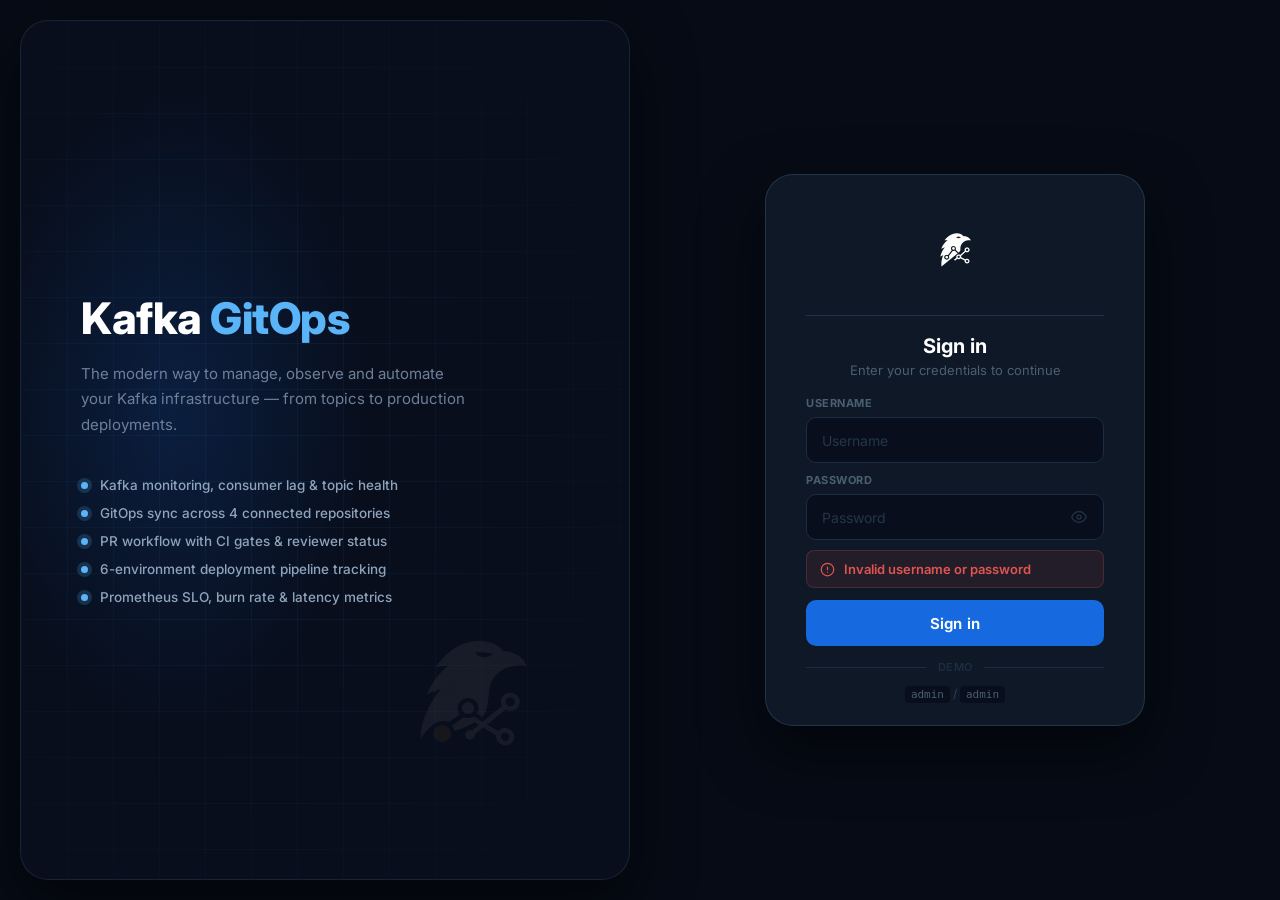
==== commit f466f49d: "Make login page the entry point Rename login.html → index.html (Netlify default entry), rename index" ====
--- a/index.html
+++ b/index.html
@@ -3,315 +3,570 @@
   <head>
     <meta charset="UTF-8" />
     <meta name="viewport" content="width=device-width, initial-scale=1.0" />
-    <title>GitOps Admin Panel</title>
+    <title>Kafka GitOps — Sign in</title>
     <link rel="preconnect" href="https://fonts.googleapis.com" />
     <link rel="preconnect" href="https://fonts.gstatic.com" crossorigin />
     <link href="https://fonts.googleapis.com/css2?family=Inter:wght@400;500;600;700;800&display=swap" rel="stylesheet" />
-    <link rel="stylesheet" href="styles.css" />
+    <style>
+      *, *::before, *::after { box-sizing: border-box; margin: 0; padding: 0; }
+      html, body { height: 100%; }
+      body {
+        font-family: Inter, system-ui, -apple-system, sans-serif;
+        background: #060b15;
+        color: #dde3ed;
+      }
+      button, input { font: inherit; border: 0; }
+      button { cursor: pointer; }
+
+      /* ── Shell ── */
+      .lp-shell {
+        display: grid;
+        grid-template-columns: 1fr 1fr;
+        min-height: 100dvh;
+        padding: 20px;
+        gap: 20px;
+      }
+
+      /* ── Left hero — CSS gradient background ── */
+      .lp-hero {
+        position: relative;
+        display: flex;
+        flex-direction: column;
+        justify-content: center;
+        padding: 56px 60px;
+        overflow: hidden;
+        background: #080e1c;
+        border-radius: 28px;
+        box-shadow: 0 24px 60px rgba(0,0,0,.55);
+        border: 1px solid rgba(42,56,80,.5);
+      }
+
+      /* dot-grid */
+      .lp-hero::before {
+        content: "";
+        position: absolute;
+        inset: 0;
+        border-radius: inherit;
+        background-image:
+          linear-gradient(rgba(47,159,232,.07) 1px, transparent 1px),
+          linear-gradient(90deg, rgba(47,159,232,.07) 1px, transparent 1px);
+        background-size: 46px 46px;
+        mask-image: radial-gradient(ellipse 80% 80% at 40% 50%, black 20%, transparent 100%);
+      }
+
+      /* blue ambient glow */
+      .lp-hero::after {
+        content: "";
+        position: absolute;
+        top: 5%;
+        left: -10%;
+        width: 70%;
+        height: 80%;
+        background: radial-gradient(ellipse, rgba(23,105,224,.18) 0%, transparent 65%);
+        pointer-events: none;
+        border-radius: 50%;
+      }
+
+      /* raven watermark bottom-right — invert so black→white, then fade */
+      .lp-raven-bg {
+        position: absolute;
+        bottom: -30px;
+        right: -40px;
+        width: 400px;
+        height: 400px;
+        object-fit: contain;
+        pointer-events: none;
+        user-select: none;
+        z-index: 0;
+        filter: invert(1);
+        opacity: .06;
+      }
+
+      .lp-hero-inner {
+        position: relative;
+        z-index: 1;
+        max-width: 500px;
+      }
+
+      /* brand logo — full horizontal, no box */
+      .lp-brand {
+        margin-bottom: 52px;
+      }
+      .lp-brand-logo {
+        display: block;
+        width: 100px;
+        height: 100px;
+        object-fit: contain;
+        filter: brightness(0) invert(1);
+      }
+
+      /* headline */
+      .lp-headline {
+        font-size: clamp(34px, 3.4vw, 50px);
+        font-weight: 800;
+        line-height: 1.1;
+        letter-spacing: -.5px;
+        color: #fff;
+        margin-bottom: 18px;
+      }
+      .lp-headline em {
+        font-style: normal;
+        color: #5ab4f8;
+      }
+
+      .lp-desc {
+        color: #6e8099;
+        font-size: 15px;
+        line-height: 1.7;
+        max-width: 390px;
+        margin-bottom: 40px;
+      }
+
+      /* feature list */
+      .lp-features {
+        display: flex;
+        flex-direction: column;
+        gap: 12px;
+      }
+      .lp-feature {
+        display: flex;
+        align-items: center;
+        gap: 12px;
+        color: #8fa4bc;
+        font-size: 13.5px;
+        font-weight: 500;
+      }
+      .lp-feature-dot {
+        flex-shrink: 0;
+        width: 7px;
+        height: 7px;
+        border-radius: 50%;
+        background: #5ab4f8;
+        box-shadow: 0 0 0 4px rgba(90,180,248,.18);
+      }
+
+      /* ── Right — floating rounded card ── */
+      .lp-panel {
+        display: flex;
+        align-items: center;
+        justify-content: center;
+      }
+
+      .lp-card {
+        width: 100%;
+        max-width: 380px;
+        padding: 28px 40px 24px;
+        background: #0e1826;
+        border: 1px solid rgba(42,56,80,.85);
+        border-radius: 28px;
+        box-shadow: 0 24px 60px rgba(0,0,0,.55);
+      }
+
+      /* icon-only logo in card */
+      .lp-card-logo {
+        display: flex;
+        justify-content: center;
+        margin-bottom: 16px;
+      }
+      .lp-card-logo img {
+        width: 96px;
+        height: 96px;
+        object-fit: contain;
+      }
+
+      /* thin divider under logo */
+      .lp-card-rule {
+        height: 1px;
+        background: rgba(42,56,80,.8);
+        margin: 0 0 18px;
+      }
+
+      .lp-form-title {
+        font-size: 20px;
+        font-weight: 700;
+        color: #fff;
+        text-align: center;
+        margin-bottom: 4px;
+      }
+      .lp-form-sub {
+        color: #4a6070;
+        font-size: 13px;
+        text-align: center;
+        margin-bottom: 18px;
+      }
+
+      .lp-form {
+        display: flex;
+        flex-direction: column;
+        gap: 10px;
+      }
+
+      .lp-field {
+        display: flex;
+        flex-direction: column;
+        gap: 7px;
+      }
+      .lp-field label {
+        font-size: 11px;
+        font-weight: 700;
+        color: #4a6070;
+        text-transform: uppercase;
+        letter-spacing: .5px;
+      }
+
+      .lp-pw-wrap { position: relative; }
+
+      .lp-field input {
+        width: 100%;
+        height: 46px;
+        padding: 0 44px 0 15px;
+        border: 1px solid #1c2d42;
+        border-radius: 10px;
+        background: #080e1c;
+        color: #dde3ed;
+        font-size: 14px;
+        transition: border-color .15s, box-shadow .15s;
+      }
+      .lp-field input::placeholder { color: #253648; }
+      .lp-field input:focus {
+        outline: 0;
+        border-color: #5ab4f8;
+        box-shadow: 0 0 0 3px rgba(90,180,248,.15);
+      }
+
+      .lp-eye {
+        position: absolute;
+        top: 50%;
+        right: 11px;
+        transform: translateY(-50%);
+        display: grid;
+        place-items: center;
+        width: 28px;
+        height: 28px;
+        background: transparent;
+        color: #253648;
+        transition: color .15s;
+      }
+      .lp-eye:hover { color: #6e8099; }
+      .lp-eye svg {
+        display: block;
+        width: 16px;
+        height: 16px;
+        stroke: currentColor;
+        fill: none;
+        stroke-width: 1.8;
+        stroke-linecap: round;
+        stroke-linejoin: round;
+      }
+
+      .lp-error {
+        display: flex;
+        align-items: center;
+        gap: 9px;
+        padding: 10px 13px;
+        border-radius: 8px;
+        background: rgba(224,85,80,.1);
+        border: 1px solid rgba(224,85,80,.22);
+        color: #e05550;
+        font-size: 13px;
+        font-weight: 600;
+      }
+      .lp-error svg {
+        flex-shrink: 0;
+        width: 15px;
+        height: 15px;
+        stroke: #e05550;
+        fill: none;
+        stroke-width: 2;
+        stroke-linecap: round;
+      }
+
+      .lp-submit {
+        width: 100%;
+        height: 46px;
+        margin-top: 2px;
+        border-radius: 10px;
+        background: #1769e0;
+        color: #fff;
+        font-size: 15px;
+        font-weight: 650;
+        letter-spacing: .1px;
+        transition: background .15s, transform .12s;
+      }
+      .lp-submit:hover:not(:disabled) { background: #1260d3; }
+      .lp-submit:active:not(:disabled) { transform: translateY(1px); }
+      .lp-submit:disabled { opacity: .6; cursor: not-allowed; }
+
+      .lp-divider {
+        display: flex;
+        align-items: center;
+        gap: 12px;
+        margin-top: 14px;
+        color: #1c2d42;
+        font-size: 11px;
+        font-weight: 600;
+        text-transform: uppercase;
+        letter-spacing: .4px;
+      }
+      .lp-divider::before,
+      .lp-divider::after {
+        content: "";
+        flex: 1;
+        height: 1px;
+        background: #1c2d42;
+      }
+
+      .lp-hint {
+        margin-top: 12px;
+        color: #2e4255;
+        font-size: 12px;
+        text-align: center;
+      }
+      .lp-hint code {
+        padding: 2px 6px;
+        border-radius: 4px;
+        background: #080e1c;
+        color: #4a6070;
+        font-family: ui-monospace, "Cascadia Code", monospace;
+        font-size: 11px;
+      }
+
+      /* shake */
+      @keyframes lp-shake {
+        0%,100% { transform: translateX(0); }
+        20%      { transform: translateX(-6px); }
+        40%      { transform: translateX(6px); }
+        60%      { transform: translateX(-3px); }
+        80%      { transform: translateX(3px); }
+      }
+      .lp-shake { animation: lp-shake .4s ease; }
+
+      /* ── Transition out ── */
+      .lp-shell {
+        transition: gap .5s ease;
+      }
+      .lp-hero {
+        transition: opacity .3s ease, transform .5s cubic-bezier(.4,0,.2,1);
+      }
+      .lp-panel {
+        position: relative;
+      }
+
+      /* full-screen curtain that expands from the card panel */
+      .lp-curtain {
+        position: fixed;
+        inset: 0;
+        background: #080e1c;
+        z-index: 999;
+        clip-path: inset(0 100% 0 0);
+        transition: clip-path .55s cubic-bezier(.7,0,.3,1);
+        pointer-events: none;
+      }
+      .lp-curtain.run {
+        clip-path: inset(0 0% 0 0);
+      }
+
+      /* logo + text fade in center of curtain */
+      .lp-curtain-brand {
+        position: absolute;
+        inset: 0;
+        display: flex;
+        flex-direction: column;
+        align-items: center;
+        justify-content: center;
+        gap: 18px;
+        opacity: 0;
+        transition: opacity .25s ease .35s;
+      }
+      .lp-curtain-brand img {
+        width: 72px;
+        height: 72px;
+        object-fit: contain;
+        filter: brightness(0) invert(1);
+      }
+      .lp-curtain-brand span {
+        font-size: 22px;
+        font-weight: 800;
+        color: #fff;
+        letter-spacing: -.3px;
+      }
+      .lp-curtain-brand span em {
+        font-style: normal;
+        color: #5ab4f8;
+      }
+      .lp-curtain.run .lp-curtain-brand {
+        opacity: 1;
+      }
+
+      .lp-shell.lp-out .lp-hero {
+        opacity: 0;
+        transform: translateX(-24px);
+      }
+
+      /* ── Mobile ── */
+      @media (max-width: 820px) {
+        .lp-shell {
+          grid-template-columns: 1fr;
+          gap: 16px;
+          padding: 16px;
+        }
+        .lp-hero {
+          padding: 40px 28px 36px;
+          min-height: auto;
+        }
+        .lp-card { padding: 36px 28px 28px; }
+      }
+    </style>
   </head>
-  <style>
-    .page-loader {
-      position: fixed;
-      inset: 0;
-      background: #080e1c;
-      z-index: 999;
-      display: flex;
-      flex-direction: column;
-      align-items: center;
-      justify-content: center;
-      gap: 28px;
-      transition: opacity .45s ease;
-    }
-    .page-loader.hide {
-      opacity: 0;
-      pointer-events: none;
-    }
-    .loader-logo {
-      width: 80px;
-      height: 80px;
-      object-fit: contain;
-      filter: brightness(0) invert(1);
-      animation: loaderPulse 1.6s ease-in-out infinite;
-    }
-    @keyframes loaderPulse {
-      0%, 100% { opacity: .35; transform: scale(.92); filter: brightness(0) invert(1) drop-shadow(0 0 0px #5ab4f8); }
-      50%       { opacity: 1;   transform: scale(1);    filter: brightness(0) invert(1) drop-shadow(0 0 18px #5ab4f8); }
-    }
-    .loader-bar-wrap {
-      width: 160px;
-      height: 3px;
-      border-radius: 99px;
-      background: rgba(90,180,248,.12);
-      overflow: hidden;
-    }
-    .loader-bar {
-      height: 100%;
-      border-radius: 99px;
-      background: #5ab4f8;
-      width: 0%;
-      transition: width .1s linear;
-    }
-    .loader-label {
-      font-family: Inter, system-ui, sans-serif;
-      font-size: 12px;
-      font-weight: 600;
-      letter-spacing: .5px;
-      color: #2e4a65;
-      text-transform: uppercase;
-    }
-  </style>
   <body>
-    <div class="page-loader" id="pageLoader">
-      <img src="pictures/icon.png" alt="" class="loader-logo" />
-      <div class="loader-bar-wrap">
-        <div class="loader-bar" id="loaderBar"></div>
+    <div class="lp-curtain" id="curtain">
+      <div class="lp-curtain-brand">
+        <img src="pictures/icon.png" alt="" />
+        <span>Kafka <em>GitOps</em></span>
       </div>
-      <span class="loader-label" id="loaderLabel">Connecting…</span>
     </div>
-    <a class="skip-link" href="#mainContent">Skip to content</a>
-    <div class="shell" id="appShell">
-      <aside class="sidebar" id="sidebar" aria-label="Main navigation">
-        <div class="brand">
-          <div class="brand-mark">
-            <img src="pictures/icon.png" alt="Kafka GitOps" class="brand-logo" />
-          </div>
-          <div>
-            <strong>Kafka GitOps</strong>
+
+    <div class="lp-shell">
+
+      <!-- ── Left hero ── -->
+      <div class="lp-hero">
+        <img src="pictures/logo.png" alt="" class="lp-raven-bg" aria-hidden="true" />
+        <div class="lp-hero-inner">
+
+          <h1 class="lp-headline">
+            Kafka <em>GitOps</em>
+          </h1>
+
+          <p class="lp-desc">
+            The modern way to manage, observe and automate
+            your Kafka infrastructure — from topics to production deployments.
+          </p>
+
+          <div class="lp-features">
+            <div class="lp-feature">
+              <span class="lp-feature-dot"></span>
+              Kafka monitoring, consumer lag &amp; topic health
+            </div>
+            <div class="lp-feature">
+              <span class="lp-feature-dot"></span>
+              GitOps sync across 4 connected repositories
+            </div>
+            <div class="lp-feature">
+              <span class="lp-feature-dot"></span>
+              PR workflow with CI gates &amp; reviewer status
+            </div>
+            <div class="lp-feature">
+              <span class="lp-feature-dot"></span>
+              6-environment deployment pipeline tracking
+            </div>
+            <div class="lp-feature">
+              <span class="lp-feature-dot"></span>
+              Prometheus SLO, burn rate &amp; latency metrics
+            </div>
           </div>
         </div>
-
-        <nav class="nav-list" aria-label="Panel sections">
-          <button class="nav-item active" type="button" data-view="overview" aria-current="page"><span data-icon="home"></span>Overview</button>
-          <button class="nav-item" type="button" data-view="repos"><span data-icon="repo"></span>Repositories</button>
-          <button class="nav-item" type="button" data-view="workflow"><span data-icon="gitpull"></span>PR Workflow</button>
-          <button class="nav-item" type="button" data-view="kafka"><span data-icon="stream"></span>Kafka</button>
-          <button class="nav-item" type="button" data-view="prometheus"><span data-icon="pulse"></span>Prometheus</button>
-          <button class="nav-item" type="button" data-view="tdd"><span data-icon="test"></span>TDD</button>
-          <button class="nav-item" type="button" data-view="deployments"><span data-icon="layers"></span>Deployments</button>
-        </nav>
-
-        <div class="side-card">
-          <span class="state-dot"></span>
-          <strong>System nominal</strong>
-          <p>4 repos in sync, one PR gate pending review.</p>
+      </div>
+
+      <!-- ── Right card ── -->
+      <div class="lp-panel">
+        <div class="lp-card">
+
+          <div class="lp-card-logo">
+            <img src="pictures/icon.png" alt="Kafka GitOps" />
+          </div>
+          <div class="lp-card-rule"></div>
+
+          <h2 class="lp-form-title">Sign in</h2>
+          <p class="lp-form-sub">Enter your credentials to continue</p>
+
+          <form class="lp-form" id="loginForm" novalidate>
+
+            <div class="lp-field">
+              <label for="username">Username</label>
+              <div class="lp-pw-wrap">
+                <input type="text" id="username" name="username"
+                  autocomplete="username" placeholder="Username" />
+              </div>
+            </div>
+
+            <div class="lp-field">
+              <label for="password">Password</label>
+              <div class="lp-pw-wrap">
+                <input type="password" id="password" name="password"
+                  autocomplete="current-password" placeholder="Password" />
+                <button class="lp-eye" type="button" id="togglePass"
+                  aria-label="Show password" tabindex="-1">
+                  <svg id="eyeIcon" viewBox="0 0 24 24">
+                    <path d="M1 12s4-8 11-8 11 8 11 8-4 8-11 8-11-8-11-8z"/>
+                    <circle cx="12" cy="12" r="3"/>
+                  </svg>
+                </button>
+              </div>
+            </div>
+
+            <div class="lp-error" id="loginError" hidden>
+              <svg viewBox="0 0 24 24">
+                <circle cx="12" cy="12" r="10"/>
+                <line x1="12" y1="8" x2="12" y2="12"/>
+                <line x1="12" y1="16" x2="12.01" y2="16"/>
+              </svg>
+              Invalid username or password
+            </div>
+
+            <button class="lp-submit" type="submit" id="loginBtn">Sign in</button>
+          </form>
+
+          <div class="lp-divider">demo</div>
+          <p class="lp-hint"><code>admin</code> / <code>admin</code></p>
+
         </div>
-
-        <div class="sidebar-user">
-          <div class="sidebar-avatar">
-            <svg viewBox="0 0 24 24" fill="none" stroke="currentColor" stroke-width="1.8" stroke-linecap="round" stroke-linejoin="round">
-              <circle cx="12" cy="8" r="4"/>
-              <path d="M4 20c0-4 3.6-7 8-7s8 3 8 7"/>
-            </svg>
-          </div>
-          <div class="sidebar-user-info">
-            <span class="sidebar-user-name">Admin</span>
-            <span class="sidebar-user-role">Platform owner</span>
-          </div>
-        </div>
-      </aside>
-
-      <main class="workspace" id="mainContent">
-        <button class="sidebar-edge-toggle" id="sidebarEdgeToggle" type="button" aria-label="Show sidebar" aria-controls="sidebar" aria-expanded="false">
-          <span data-icon="chevron"></span>
-        </button>
-        <div class="workspace-inner">
-        <header class="topbar">
-          <div>
-            <h1 id="pageTitle">Overview</h1>
-          </div>
-          <div class="topbar-actions">
-            <label class="search">
-              <span data-icon="search"></span>
-              <input type="search" placeholder="Search repo, PR, service, metric" aria-label="Search repo, PR, service or metric" />
-            </label>
-            <button class="soft-button" type="button" aria-label="Show notifications"><span data-icon="bell"></span></button>
-            <button class="soft-button" id="themeToggle" type="button" aria-label="Toggle dark mode"></button>
-            <button class="primary-button" type="button"><span data-icon="deploy"></span>Promote</button>
-          </div>
-        </header>
-
-        <section class="view active" data-view-panel="overview" aria-labelledby="pageTitle">
-          <div id="overviewHero"></div>
-          <div class="metric-grid" id="overviewMetrics"></div>
-          <div id="needsAttention"></div>
-          <div class="overview-grid">
-            <section class="panel">
-              <div class="panel-head">
-                <div>
-                  <h2>Release Flow</h2>
-                  <p>What needs to happen before deploy</p>
-                </div>
-              </div>
-              <div class="timeline">
-                <article class="done"><span></span><div><strong>GitHub Actions</strong><p>31/31 checks passed</p></div></article>
-                <article class="done"><span></span><div><strong>TDD Gate</strong><p>Unit, integration, contract tests green</p></div></article>
-                <article class="watch"><span></span><div><strong>Kafka Lag</strong><p>Watch orders.events before promote</p></div></article>
-                <article><span></span><div><strong>Manual Approval</strong><p>Platform owner review</p></div></article>
-              </div>
-            </section>
-            <section class="panel">
-              <div class="panel-head">
-                <div><h2>Live Feed</h2><p>GitHub, Kafka, Prometheus</p></div>
-              </div>
-              <div class="feed-list" id="liveFeed"></div>
-            </section>
-          </div>
-        </section>
-
-        <section class="view" data-view-panel="repos">
-          <div class="page-intro">
-            <h2>4 connected GitHub repos</h2>
-            <p>Overview of repositories, their role in the release flow and latest GitOps state. Click a repo for details.</p>
-          </div>
-          <div id="repoSummary"></div>
-          <div class="repo-grid" id="repoGrid"></div>
-          <div id="repoDetail" hidden></div>
-        </section>
-
-        <section class="view" data-view-panel="workflow">
-          <div class="page-intro">
-            <h2>PR Workflow</h2>
-            <p>Filter by repository — show panels for one or more repos at a time.</p>
-          </div>
-          <div id="workflowFilters"></div>
-          <div class="workflow-panels" id="workflowPanels"></div>
-        </section>
-
-        <section class="view" data-view-panel="kafka">
-          <div class="page-intro">
-            <h2>Kafka Monitoring</h2>
-            <p>Topics, consumer groups, lag and a quick look at streams that may block a release.</p>
-          </div>
-          <div class="split-grid">
-            <section class="panel">
-              <div class="panel-head"><div><h2>Consumer Lag</h2><p>Top groups by delay</p></div></div>
-              <div class="bar-list" id="kafkaBars"></div>
-            </section>
-            <section class="panel">
-              <div class="panel-head"><div><h2>Topic Health</h2><p>Partition balance and throughput</p></div></div>
-              <div class="health-list">
-                <article><span class="ok"></span><strong>payments.events</strong><small>balanced, 1.2k msg/s</small></article>
-                <article><span class="warn"></span><strong>orders.events</strong><small>hot partition p8</small></article>
-                <article><span class="ok"></span><strong>inventory.sync</strong><small>healthy, 340 msg/s</small></article>
-              </div>
-            </section>
-          </div>
-        </section>
-
-        <section class="view" data-view-panel="prometheus">
-          <div class="page-intro">
-            <h2>Prometheus Metrics</h2>
-            <p>SLO, burn rate, error ratio and latency — api-gateway.</p>
-          </div>
-
-          <div class="prom-stats" id="promStats"></div>
-
-          <section class="panel">
-            <div class="panel-head">
-              <div><h2>Service SLO</h2><p id="sloRangeLabel">24h window</p></div>
-              <div class="range-tabs" aria-label="Chart time range" id="sloRangeTabs">
-                <button class="active" type="button" data-range="24h">24h</button>
-                <button type="button" data-range="7d">7d</button>
-                <button type="button" data-range="30d">30d</button>
-              </div>
-            </div>
-            <div class="prom-chart-wrap">
-              <div class="prom-y-labels" id="sloYLabels">
-                <span>100%</span><span>99.9%</span><span>99.5%</span><span>99%</span>
-              </div>
-              <div class="line-chart" style="flex:1;min-width:0">
-                <svg id="sloChart" viewBox="0 0 720 200" role="img" aria-label="SLO trend">
-                  <defs>
-                    <linearGradient id="sloFillGrad" x1="0" y1="0" x2="0" y2="1">
-                      <stop offset="0%" stop-color="#24a85a" stop-opacity=".22"/>
-                      <stop offset="100%" stop-color="#24a85a" stop-opacity="0"/>
-                    </linearGradient>
-                  </defs>
-                  <path class="grid-line" id="sloGrid" d=""/>
-                  <path class="prom-threshold" id="sloThreshold" d=""/>
-                  <path class="chart-fill" id="sloFill" fill="url(#sloFillGrad)" d=""/>
-                  <path class="chart-line prom-line-green" id="sloLine" d=""/>
-                </svg>
-              </div>
-            </div>
-          </section>
-
-          <section class="panel" style="margin-top:16px">
-            <div class="panel-head">
-              <div><h2>P99 Latency</h2><p>api-gateway · milliseconds</p></div>
-            </div>
-            <div class="prom-chart-wrap">
-              <div class="prom-y-labels" id="latYLabels">
-                <span>200ms</span><span>150ms</span><span>100ms</span>
-              </div>
-              <div class="line-chart" style="flex:1;min-width:0">
-                <svg id="latChart" viewBox="0 0 720 160" role="img" aria-label="Latency trend">
-                  <defs>
-                    <linearGradient id="latFillGrad" x1="0" y1="0" x2="0" y2="1">
-                      <stop offset="0%" stop-color="#d98200" stop-opacity=".2"/>
-                      <stop offset="100%" stop-color="#d98200" stop-opacity="0"/>
-                    </linearGradient>
-                  </defs>
-                  <path class="grid-line" id="latGrid" d=""/>
-                  <path class="chart-fill" id="latFill" fill="url(#latFillGrad)" d=""/>
-                  <path class="chart-line prom-line-amber" id="latLine" d=""/>
-                </svg>
-              </div>
-            </div>
-          </section>
-        </section>
-
-        <section class="view" data-view-panel="tdd">
-          <div class="page-intro">
-            <h2>TDD Overview</h2>
-            <p>Test pyramid, failing suites, flaky tests and release confidence.</p>
-          </div>
-          <div class="test-grid">
-            <article class="panel test-card"><small>Unit</small><strong>1,248</strong><p>0 failed</p></article>
-            <article class="panel test-card"><small>Integration</small><strong>216</strong><p>0 failed</p></article>
-            <article class="panel test-card"><small>Contract</small><strong>74</strong><p>0 failed</p></article>
-            <article class="panel test-card warning"><small>Flaky</small><strong>3</strong><p>needs attention</p></article>
-          </div>
-        </section>
-
-        <section class="view" data-view-panel="deployments">
-          <div class="page-intro">
-            <h2>Deployments</h2>
-            <p>Environment pipeline for api-gateway — dev through prod. Click a row to expand jobs.</p>
-          </div>
-          <div id="deploymentsView"></div>
-        </section>
-      </main>
+      </div>
+
     </div>
 
-        </div><!-- /workspace-inner -->
-    <script src="script.js"></script>
     <script>
-      (function () {
-        const loader = document.getElementById("pageLoader");
-        const bar    = document.getElementById("loaderBar");
-        const label  = document.getElementById("loaderLabel");
-
-        const steps = [
-          { pct: 20,  text: "Connecting…",          delay: 0    },
-          { pct: 45,  text: "Fetching repos…",       delay: 700  },
-          { pct: 68,  text: "Loading Kafka state…",  delay: 1400 },
-          { pct: 88,  text: "Syncing metrics…",      delay: 2100 },
-          { pct: 100, text: "Ready",                 delay: 2800 },
-        ];
-
-        steps.forEach(({ pct, text, delay }) => {
-          setTimeout(() => {
-            bar.style.width   = pct + "%";
-            label.textContent = text;
-          }, delay);
-        });
-
-        setTimeout(() => {
-          loader.classList.add("hide");
-          setTimeout(() => loader.remove(), 500);
-        }, 3400);
-      })();
+      const passInput  = document.getElementById("password");
+      const togglePass = document.getElementById("togglePass");
+
+      togglePass.addEventListener("click", () => {
+        const show = passInput.type === "password";
+        passInput.type = show ? "text" : "password";
+        document.getElementById("eyeIcon").innerHTML = show
+          ? '<path d="M17.94 17.94A10.07 10.07 0 0 1 12 20c-7 0-11-8-11-8a18.45 18.45 0 0 1 5.06-5.94"/><path d="M9.9 4.24A9.12 9.12 0 0 1 12 4c7 0 11 8 11 8a18.5 18.5 0 0 1-2.16 3.19"/><line x1="1" y1="1" x2="23" y2="23"/>'
+          : '<path d="M1 12s4-8 11-8 11 8 11 8-4 8-11 8-11-8-11-8z"/><circle cx="12" cy="12" r="3"/>';
+      });
+
+      document.getElementById("loginForm").addEventListener("submit", (e) => {
+        e.preventDefault();
+        const user = document.getElementById("username").value.trim();
+        const pass = passInput.value;
+        const err  = document.getElementById("loginError");
+        const btn  = document.getElementById("loginBtn");
+
+        if (user === "admin" && pass === "admin") {
+          btn.textContent = "Signing in…";
+          btn.disabled = true;
+          const shell   = document.querySelector(".lp-shell");
+          const curtain = document.getElementById("curtain");
+          shell.classList.add("lp-out");
+          requestAnimationFrame(() => requestAnimationFrame(() => {
+            curtain.classList.add("run");
+          }));
+          setTimeout(() => { window.location.href = "dashboard.html"; }, 1000);
+        } else {
+          err.hidden = false;
+          passInput.value = "";
+          passInput.focus();
+          document.querySelector(".lp-card").classList.add("lp-shake");
+          setTimeout(() => document.querySelector(".lp-card").classList.remove("lp-shake"), 450);
+        }
+      });
+
+      ["username", "password"].forEach((id) =>
+        document.getElementById(id).addEventListener("input", () => {
+          document.getElementById("loginError").hidden = true;
+        })
+      );
     </script>
   </body>
 </html>
